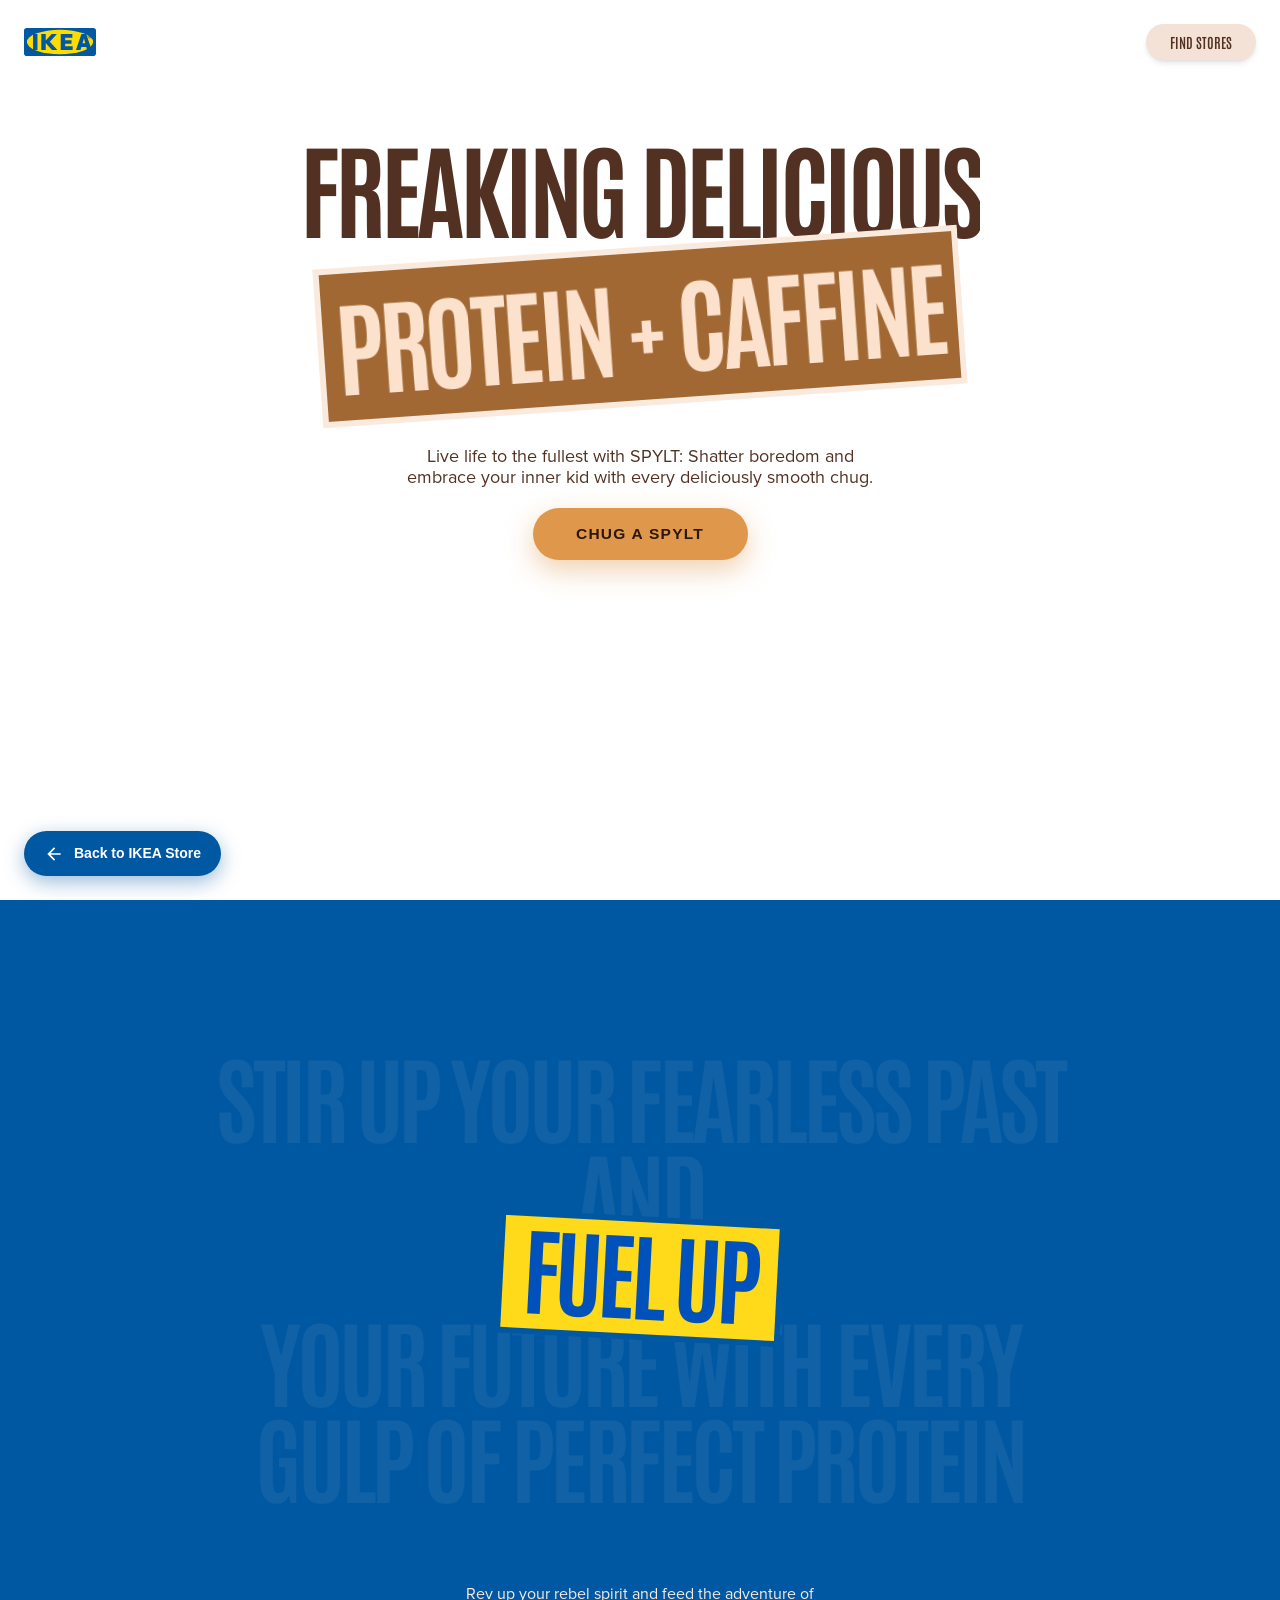
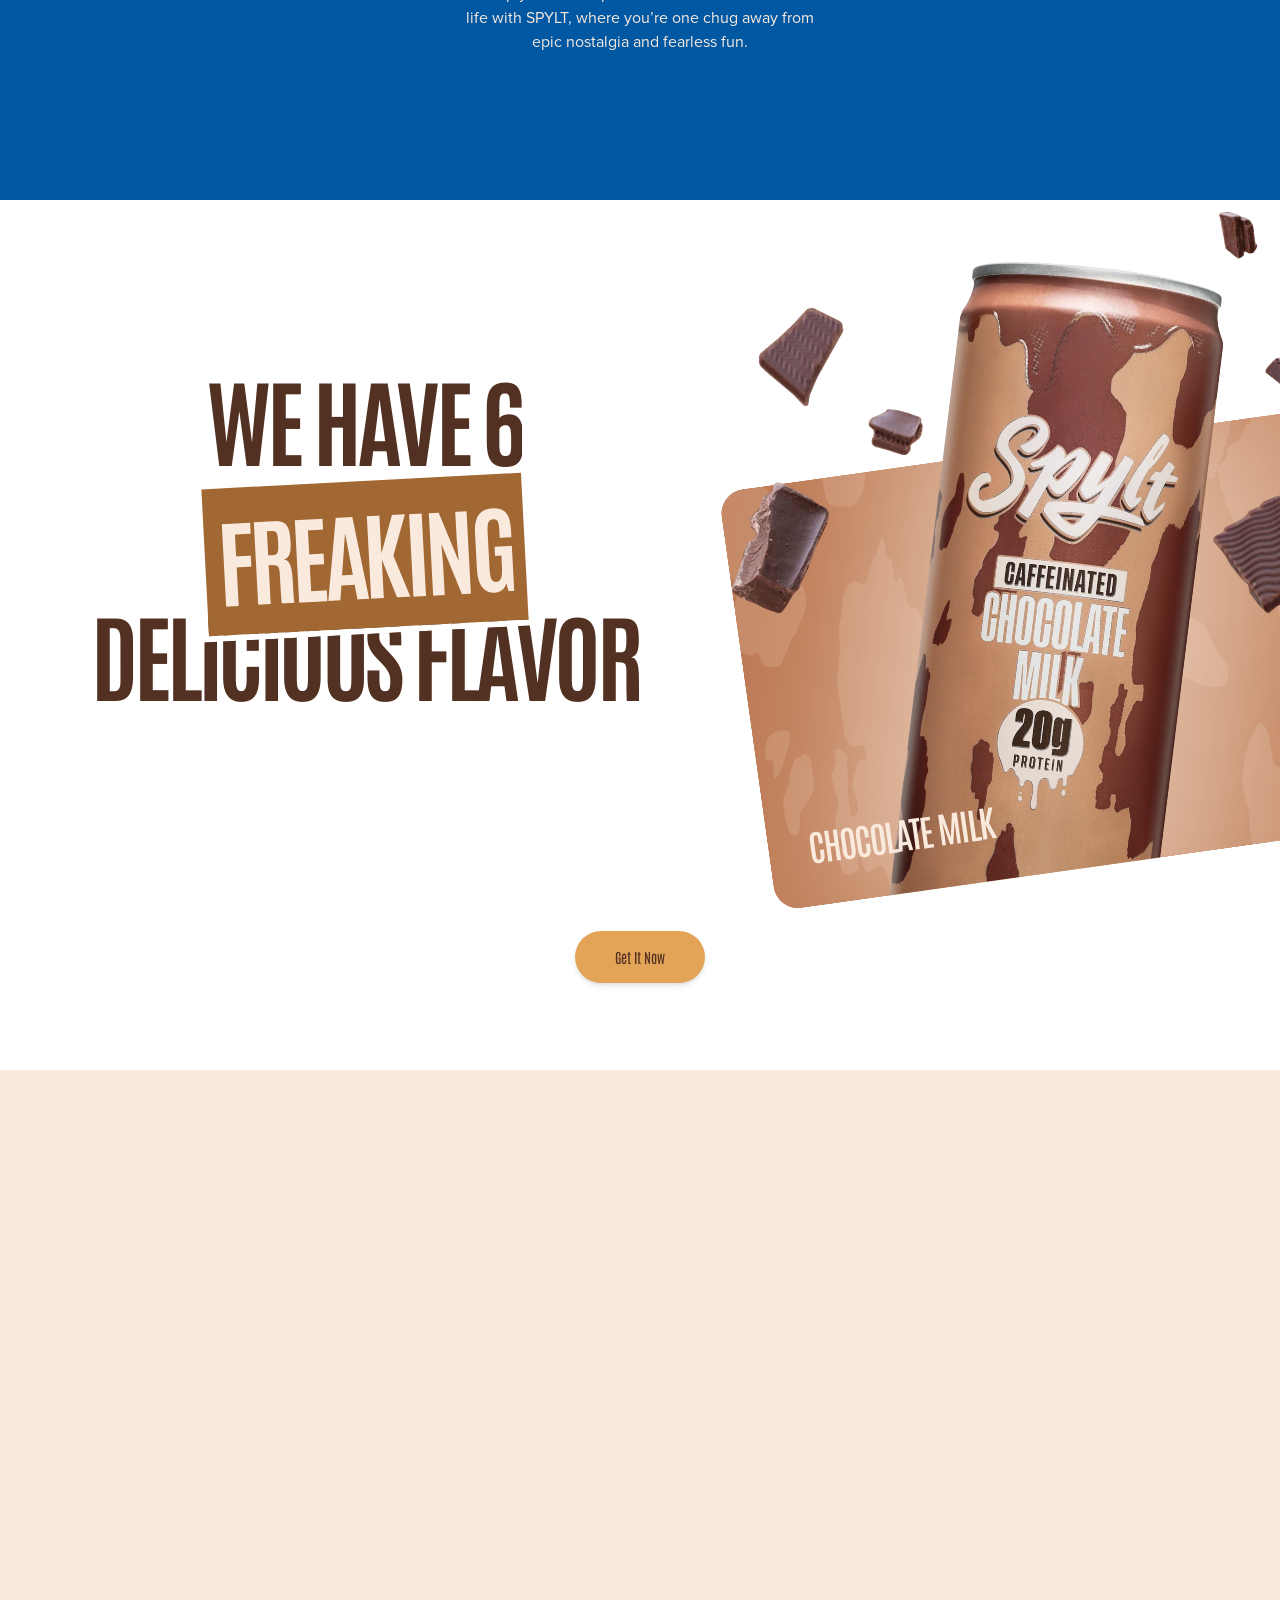
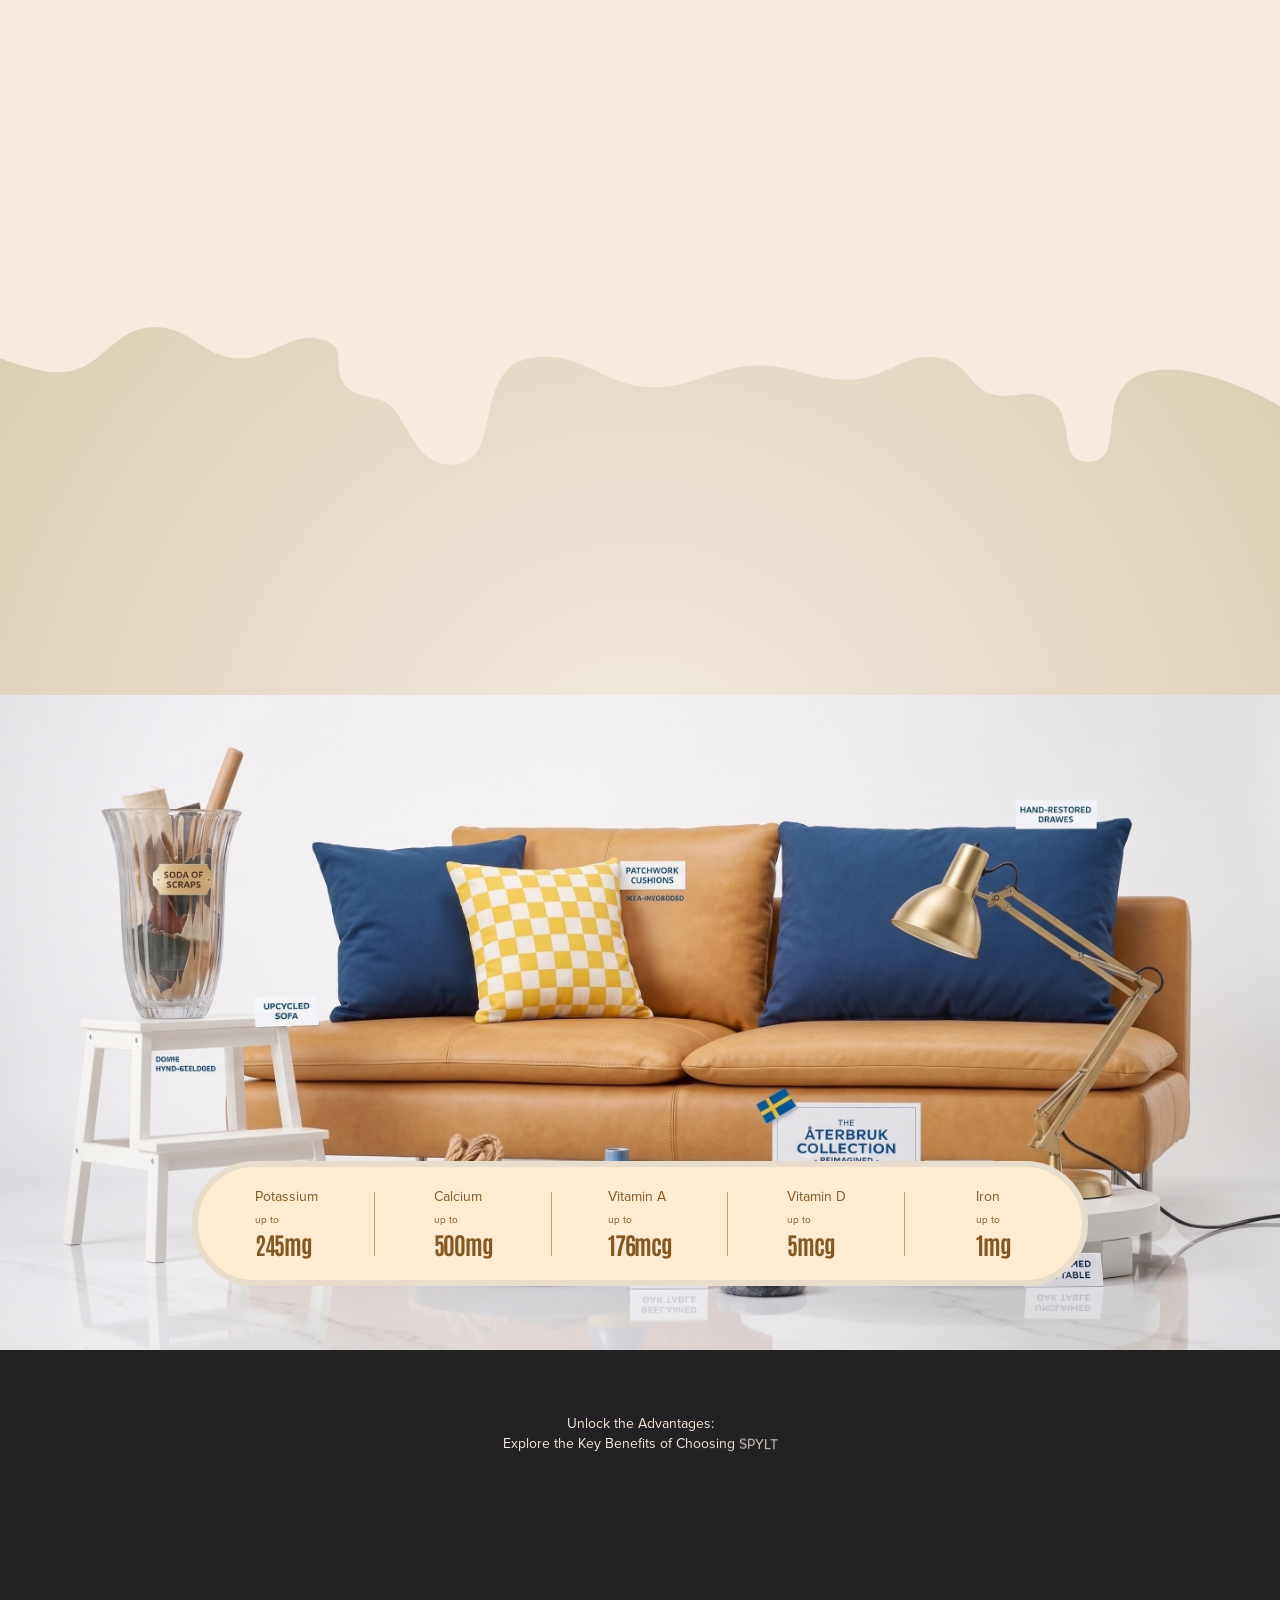
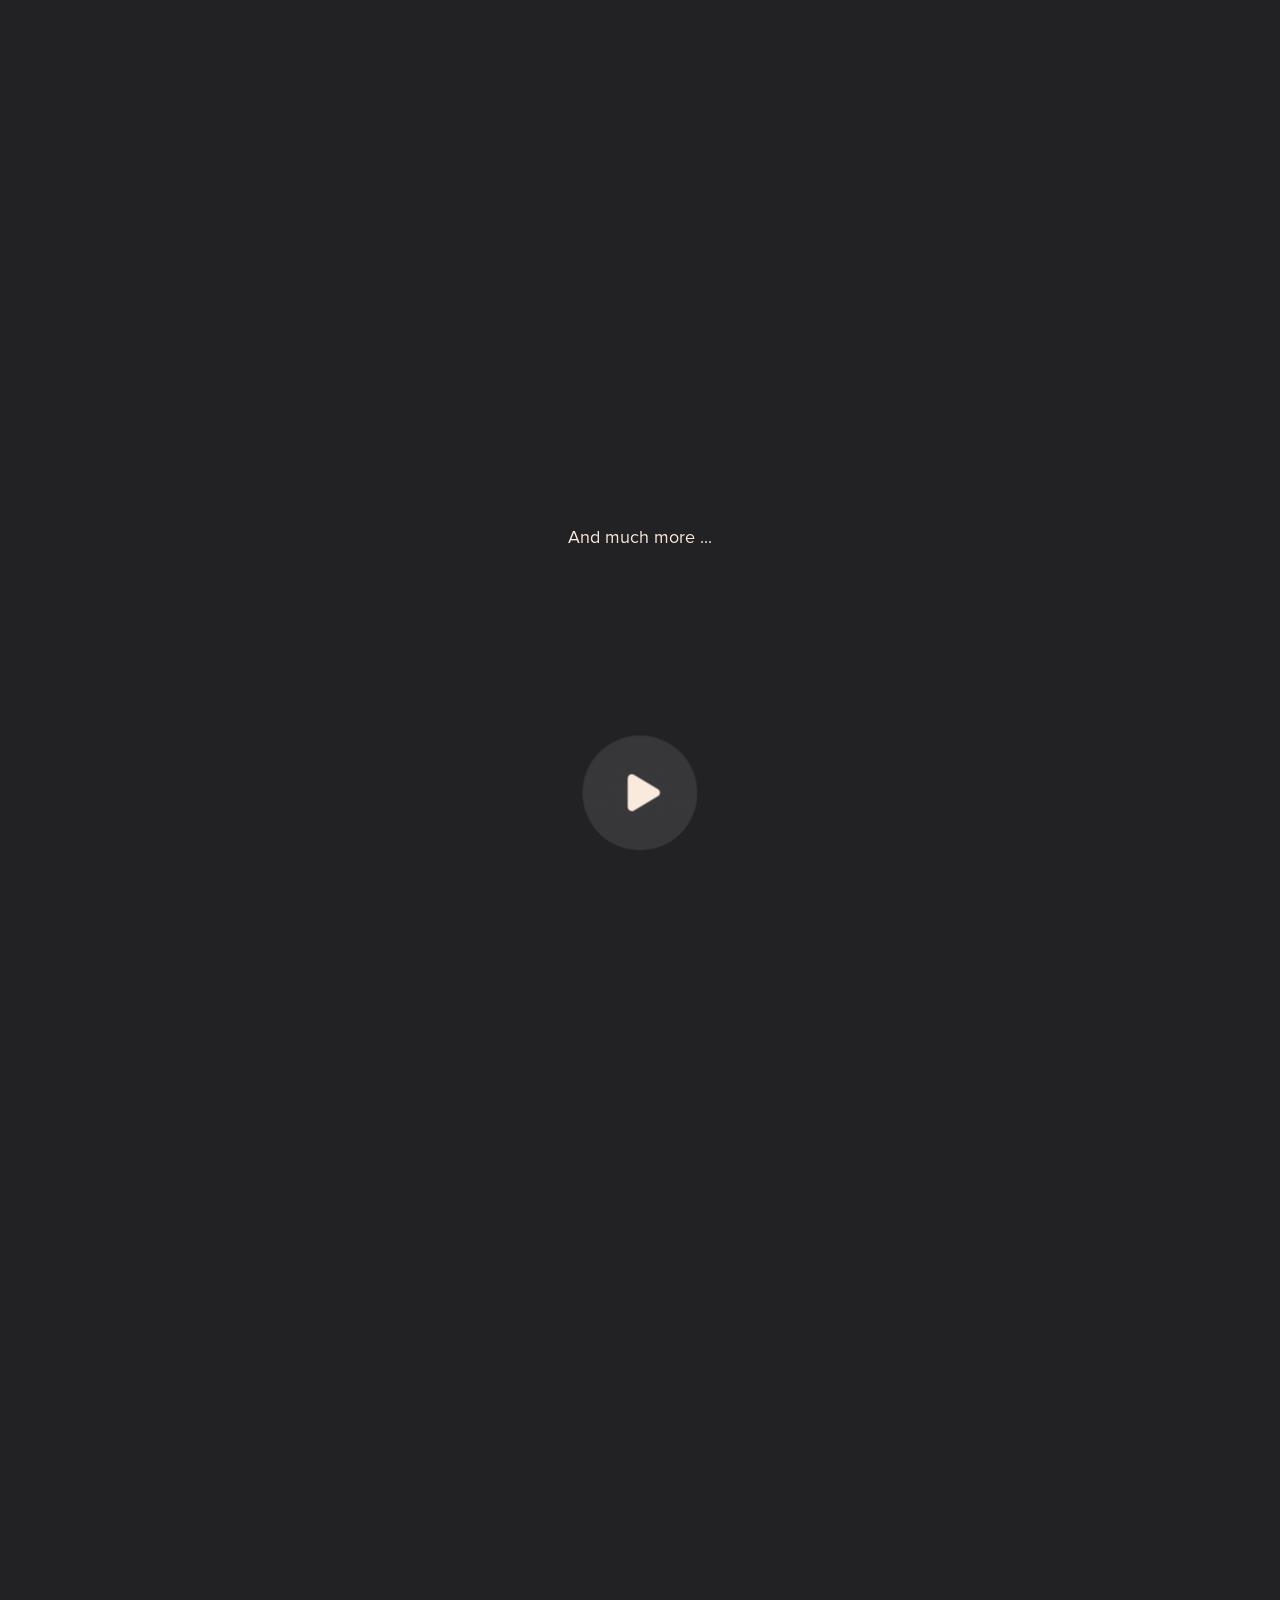
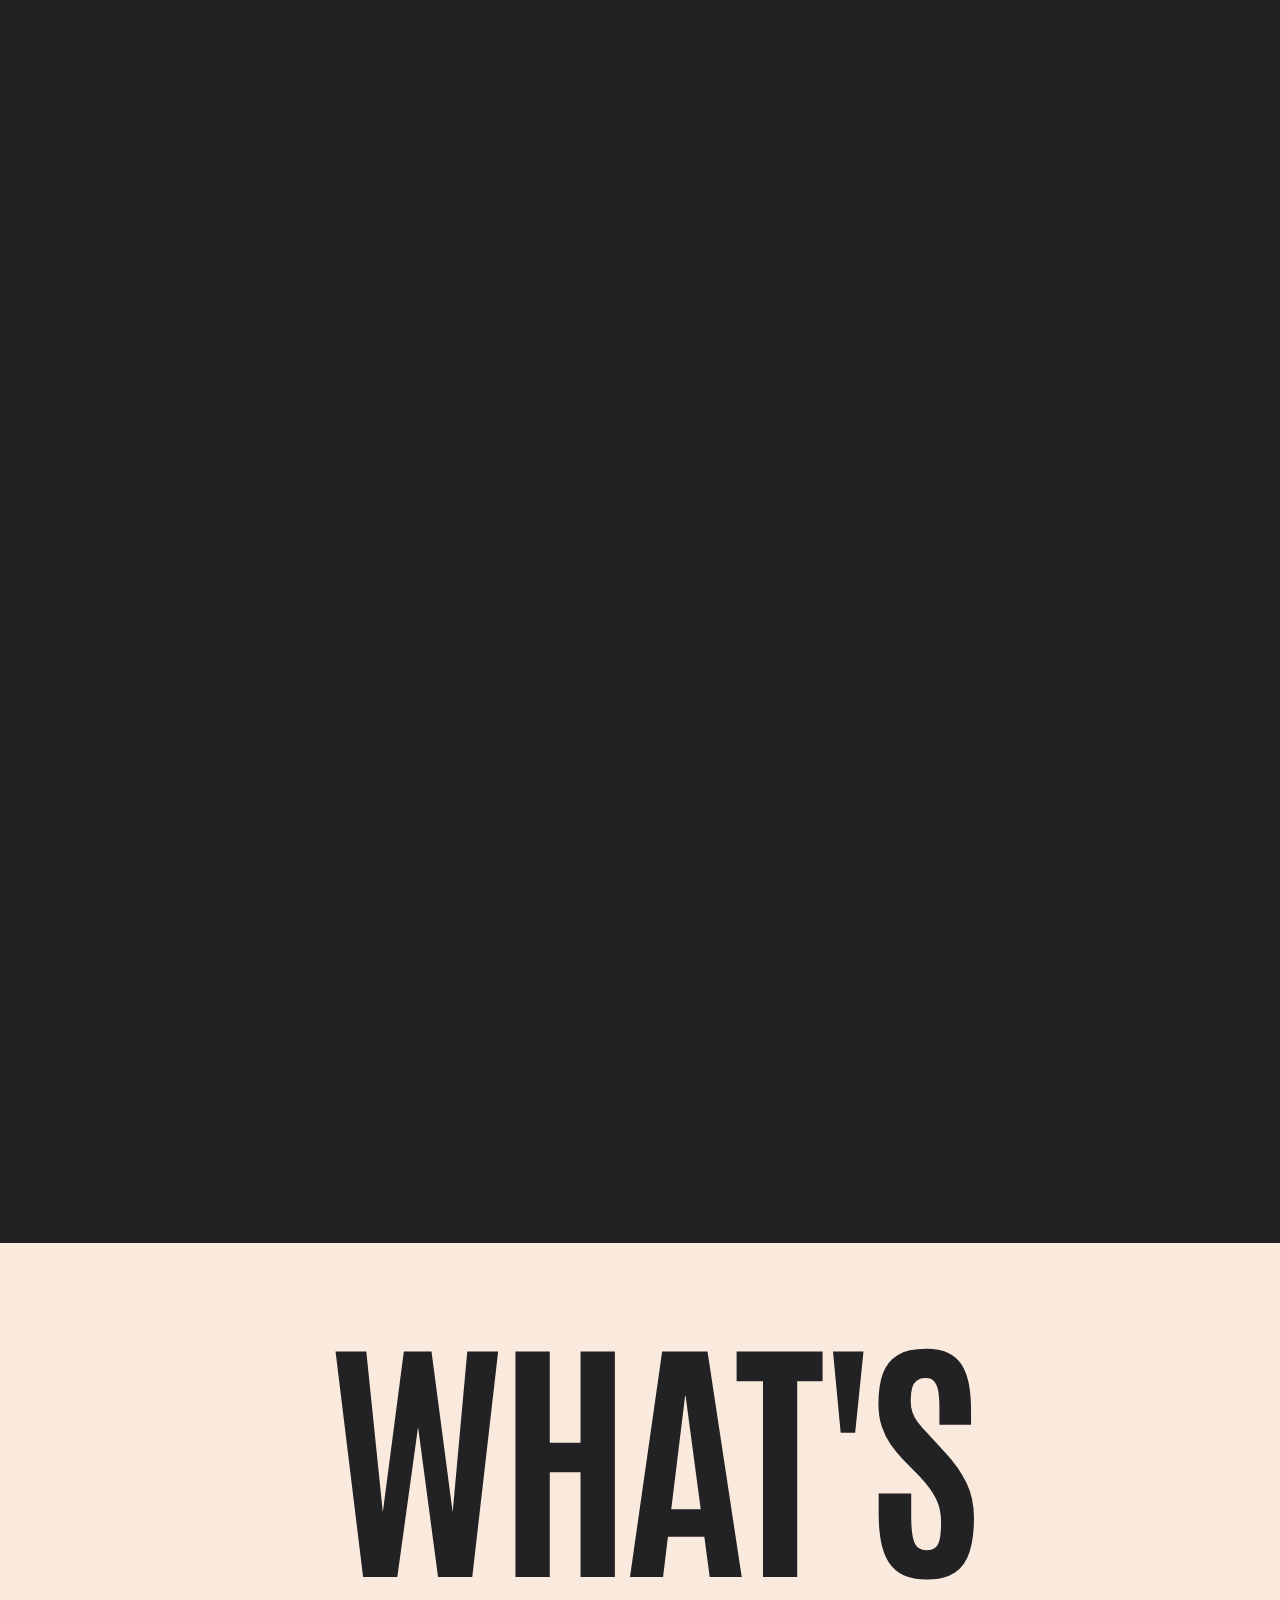
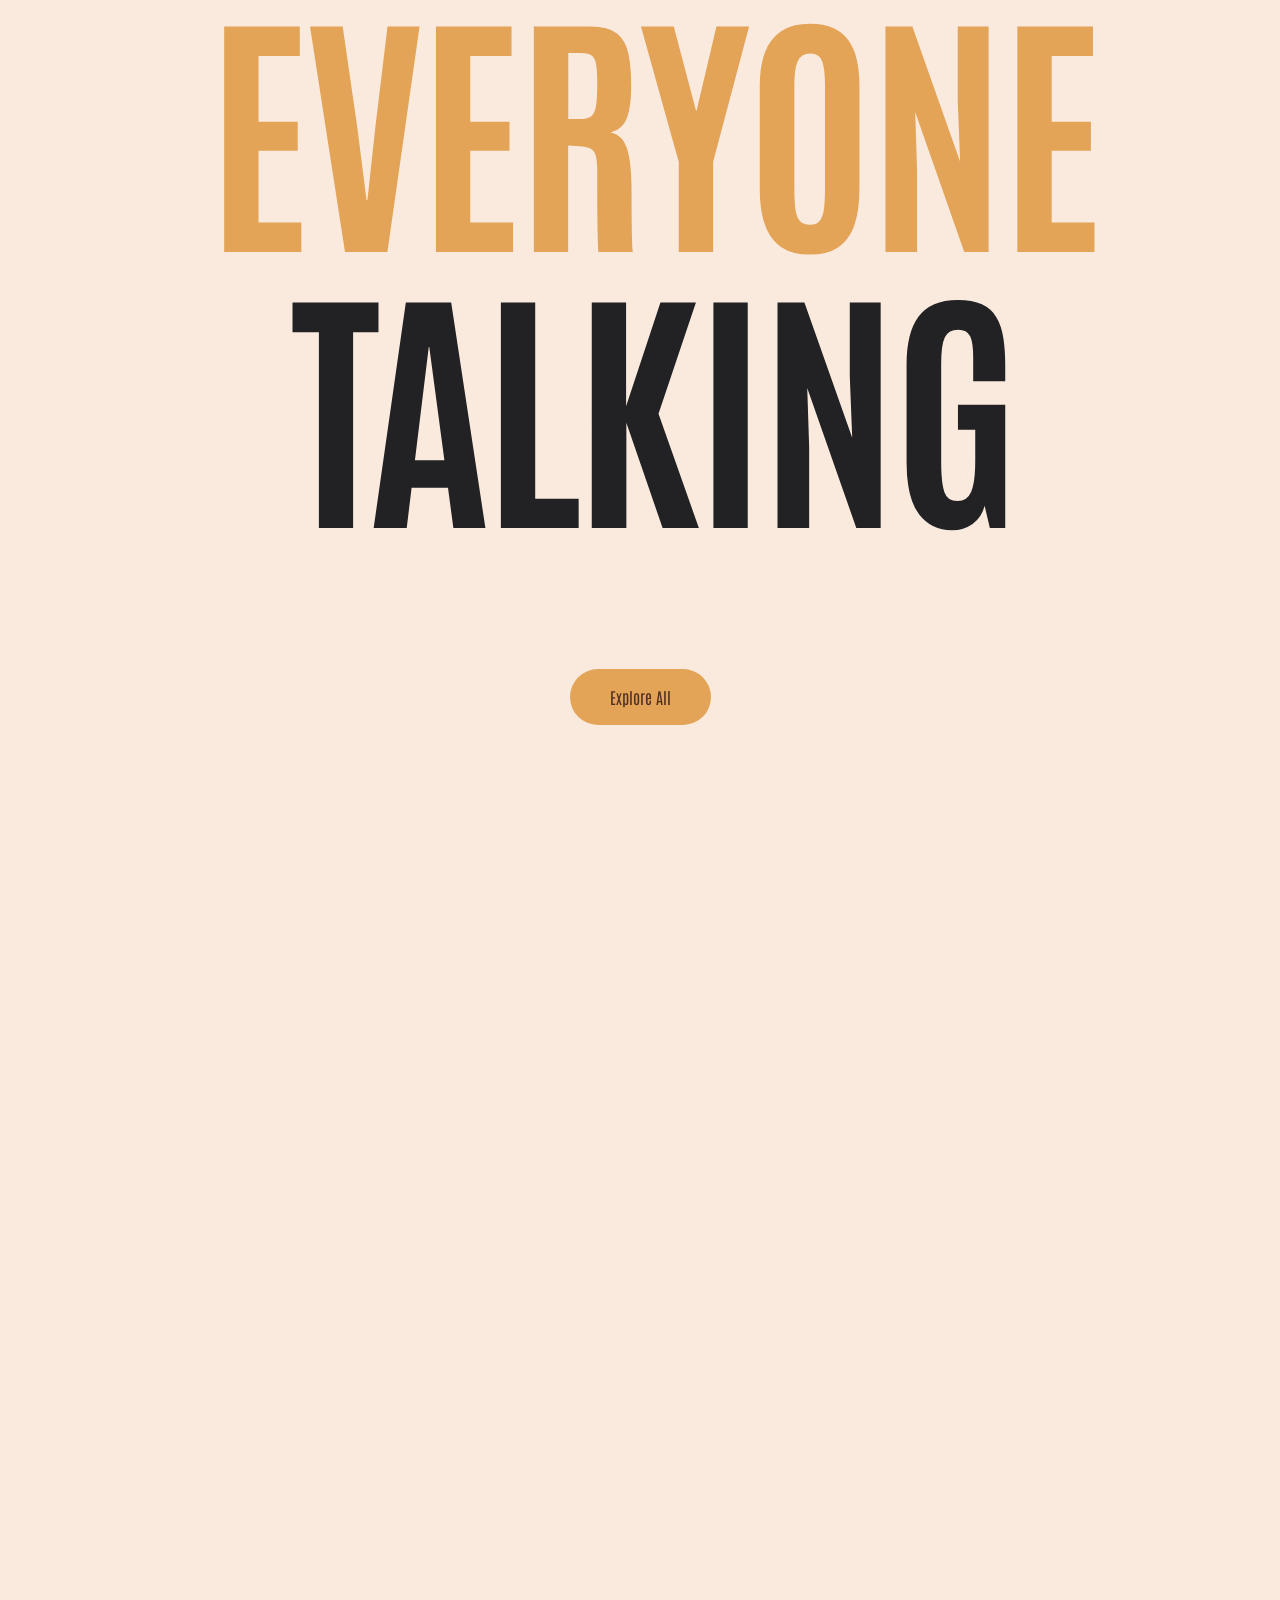
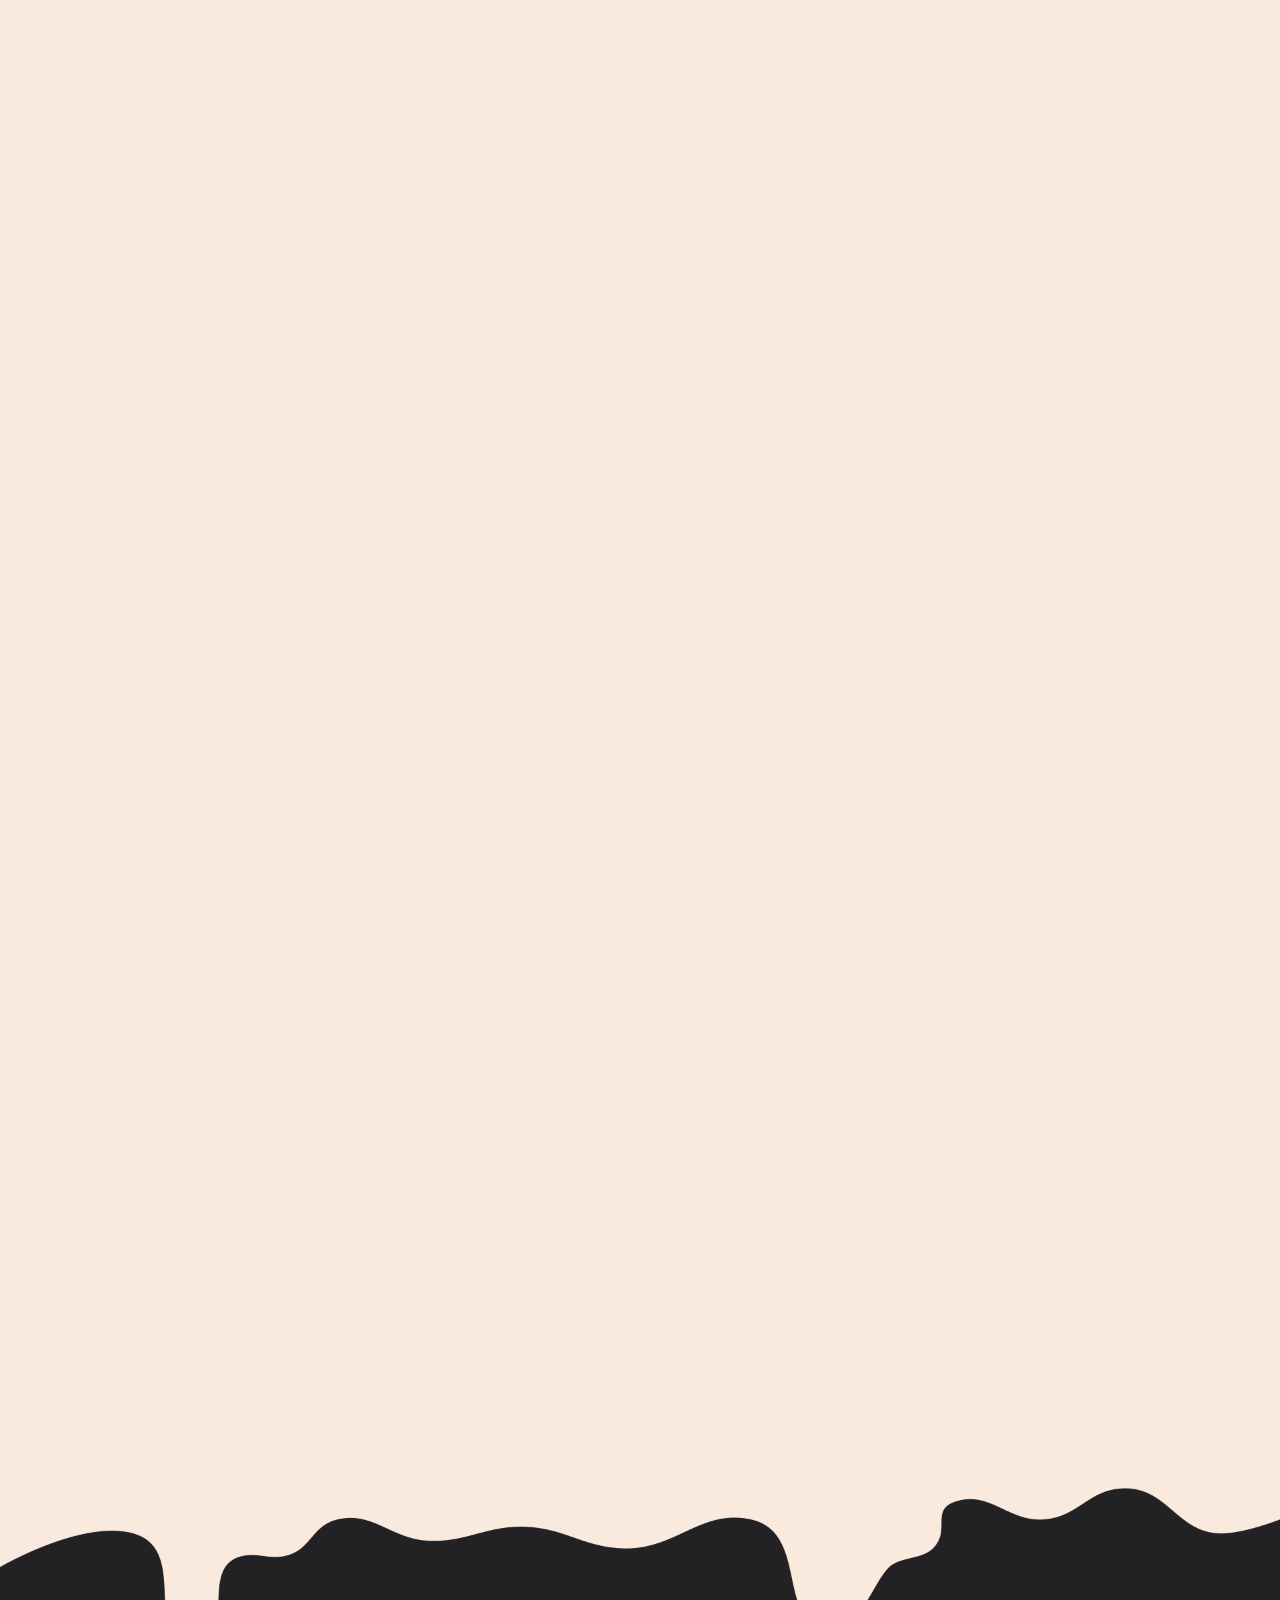
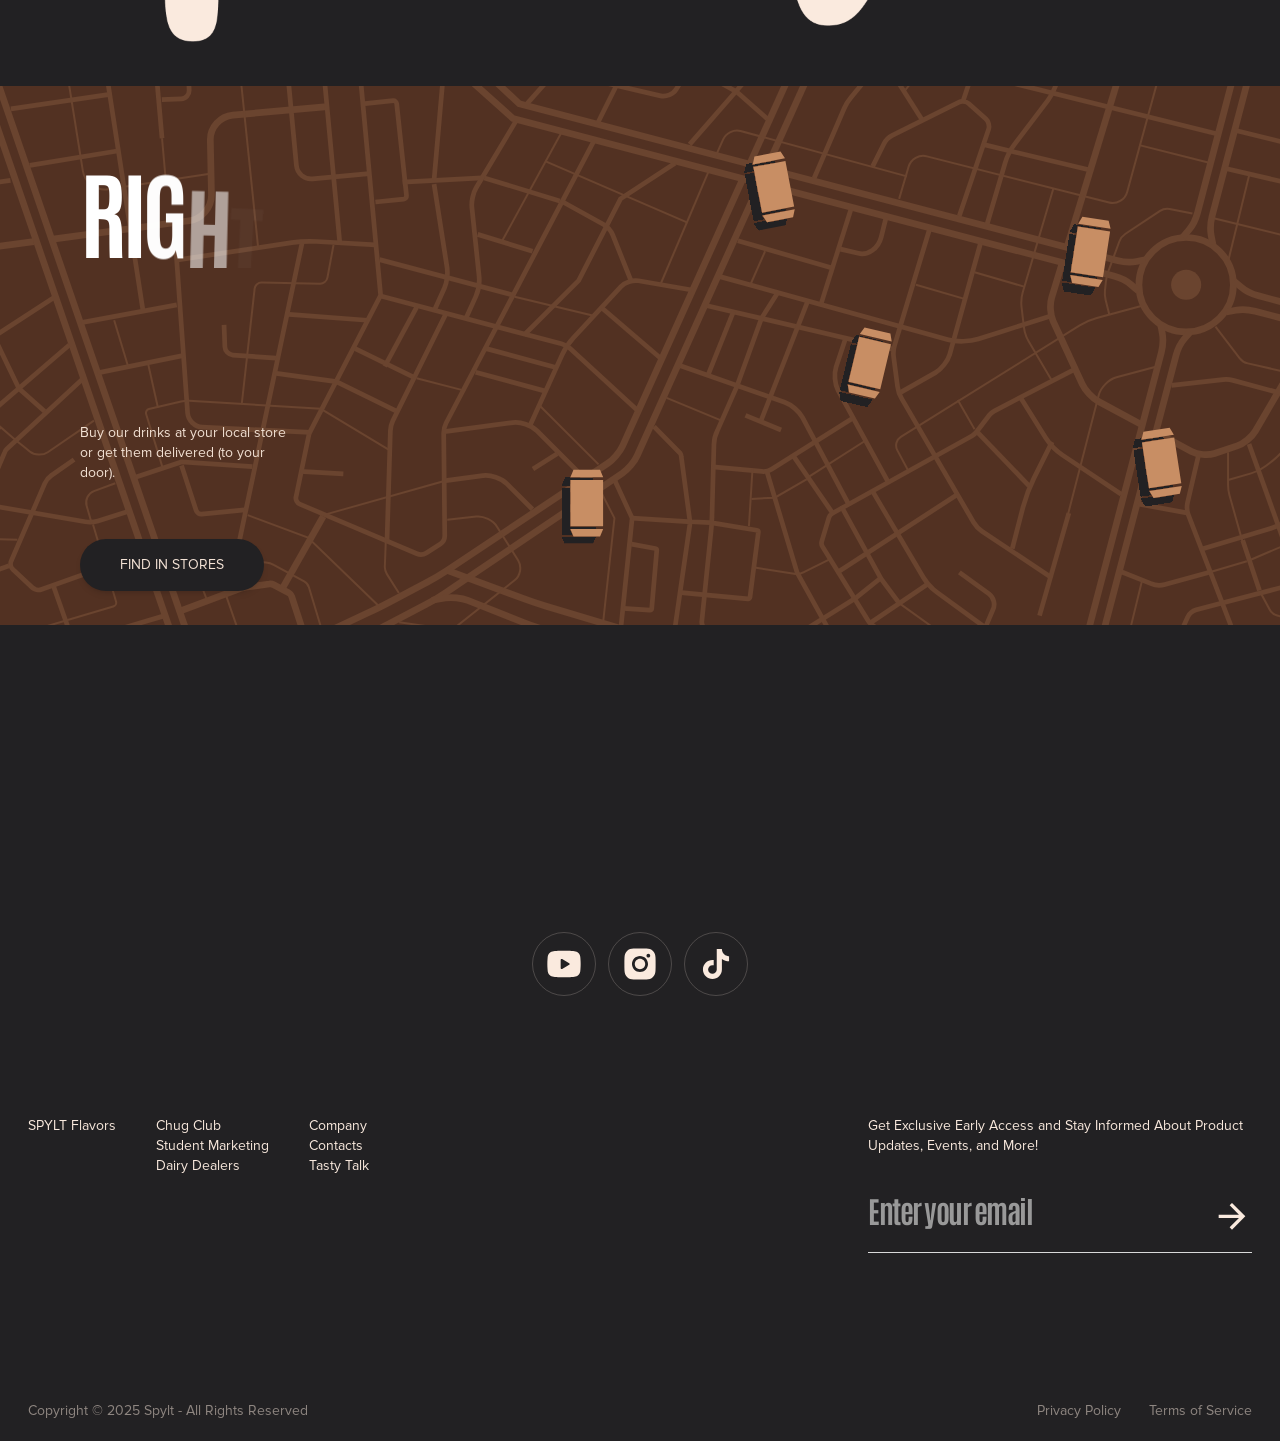
==== intro.html @ 1ba8cf23 "Updates" ====
<!doctype html>
<html lang="en">

<head>
  <meta charset="UTF-8" />
  <meta http-equiv="Cache-Control" content="no-cache, no-store, must-revalidate" />
  <meta http-equiv="Pragma" content="no-cache" />
  <meta http-equiv="Expires" content="0" />
  <link rel="icon" type="image/svg+xml" href="/assets/6744ffba83bf874c1073eb88_favicon-CD9UqQ9M.jpg" />
  <link rel="preload" href="/assets/ProximaNova-Regular-BkyKiRiS.otf" as="font" type="font/otf" crossorigin="anonymous">
  <meta name="viewport" content="width=device-width, initial-scale=1.0" />
  <script src="/ecommerce-ui.js?v=3.1.0"></script>
  <script type="module" crossorigin src="/assets/app-bundle-v2.js?v=2.0.2"></script>
  <link rel="stylesheet" crossorigin href="/assets/index-DR4cWJn1.css">
  <style>
    /* Ensure WebGL canvas allows mouse clicks through to HTML elements */
    canvas,
    #canvas,
    [class*="canvas"],
    video {
      pointer-events: none !important;
    }

    .hero-container {
      position: relative !important;
      z-index: 10 !important;
    }

    .hero-content {
      pointer-events: auto !important;
      position: relative !important;
      z-index: 50 !important;
      display: flex !important;
      flex-direction: column !important;
      align-items: center !important;
    }

    /* Highly visible, interactive CHUG A SPYLT button */
    .hero-button {
      display: inline-flex !important;
      align-items: center !important;
      justify-content: center !important;
      margin-top: 20px !important;
      width: 215px !important;
      height: 52px !important;
      padding: 0 !important;
      background-color: #df974c !important;
      color: #2b170c !important;
      font-family: 'ProximaNova', -apple-system, BlinkMacSystemFont, "Segoe UI", Roboto, sans-serif !important;
      font-size: 15.5px !important;
      font-weight: 900 !important;
      letter-spacing: 0.08em !important;
      text-transform: uppercase !important;
      border-radius: 9999px !important;
      cursor: pointer !important;
      pointer-events: auto !important;
      position: relative !important;
      z-index: 999999 !important;
      box-shadow: 0 10px 28px rgba(223, 151, 76, 0.45) !important;
      transition: transform 0.22s cubic-bezier(0.34, 1.56, 0.64, 1), background-color 0.2s ease, box-shadow 0.22s ease !important;
      text-decoration: none !important;
      user-select: none !important;
    }

    .hero-button:hover {
      background-color: #d88e42 !important;
      transform: translateY(-3px) scale(1.04) !important;
      box-shadow: 0 16px 36px rgba(223, 151, 76, 0.65) !important;
      color: #201007 !important;
    }

    .hero-button:active {
      transform: translateY(1px) scale(0.97) !important;
      box-shadow: 0 6px 16px rgba(223, 151, 76, 0.35) !important;
    }

    .hero-button a {
      color: inherit !important;
      text-decoration: none !important;
      cursor: pointer !important;
      pointer-events: auto !important;
      display: flex !important;
      align-items: center !important;
      justify-content: center !important;
      width: 100% !important;
      height: 100% !important;
      font-weight: inherit !important;
      letter-spacing: inherit !important;
    }
  </style>
</head>

<body>
  <div id="root"></div>

  <!-- Back to IKEA Store Floating Button -->
  <div style="position:fixed;bottom:24px;left:24px;z-index:999999;">
    <a href="/" style="display:inline-flex;align-items:center;gap:10px;background:#0058a3;color:#ffffff;padding:12px 20px;border-radius:30px;font-family:-apple-system,BlinkMacSystemFont,'Segoe UI',Roboto,sans-serif;font-size:14px;font-weight:700;text-decoration:none;box-shadow:0 6px 20px rgba(0,88,163,0.4);transition:transform 0.2s;" onmouseover="this.style.transform='translateY(-2px)'" onmouseout="this.style.transform='none'">
      <svg width="20" height="20" viewBox="0 0 24 24" fill="currentColor"><path d="M20 11H7.83l5.59-5.59L12 4l-8 8 8 8 1.41-1.41L7.83 13H20v-2z"/></svg>
      <span>Back to IKEA Store</span>
    </a>
  </div>

  <script>
    // Bulletproof click interceptor & coordinate hit tester
    function goToSecondhand() {
      window.location.href = '/secondhand.html';
    }

    // Capture phase event listener
    window.addEventListener('click', function(e) {
      // 1. Direct or closest button target
      if (e.target.closest('.hero-button, [class*="hero-button"], a[href*="secondhand"]') || 
          (e.target.textContent && e.target.textContent.trim().toLowerCase().includes('chug a spylt'))) {
        e.preventDefault();
        e.stopPropagation();
        goToSecondhand();
        return;
      }

      // 2. Coordinate fallback (in case any transparent layer sits over it)
      const btn = document.querySelector('.hero-button');
      if (btn) {
        const rect = btn.getBoundingClientRect();
        if (e.clientX >= rect.left && e.clientX <= rect.right && e.clientY >= rect.top && e.clientY <= rect.bottom) {
          e.preventDefault();
          e.stopPropagation();
          goToSecondhand();
        }
      }
    }, true);

    // Ensure cursor pointer on hover
    window.addEventListener('mousemove', function(e) {
      const btn = document.querySelector('.hero-button');
      if (btn) {
        const rect = btn.getBoundingClientRect();
        if (e.clientX >= rect.left && e.clientX <= rect.right && e.clientY >= rect.top && e.clientY <= rect.bottom) {
          document.body.style.cursor = 'pointer';
        } else if (document.body.style.cursor === 'pointer' && !e.target.closest('a, button')) {
          document.body.style.cursor = 'default';
        }
      }
    });
  </script>
  <!-- Full E-Commerce Client Integration -->
  <script src="/ecommerce-api.js"></script>
  <script src="/ecommerce-ui.js"></script>
</body>

</html>
---- assets/index-DR4cWJn1.css ----
@import"https://fonts.googleapis.com/css2?family=Antonio:wght@100..700&display=swap";@layer properties{@supports (((-webkit-hyphens:none)) and (not (margin-trim:inline))) or ((-moz-orient:inline) and (not (color:rgb(from red r g b)))){*,:before,:after,::backdrop{--tw-translate-x:0;--tw-translate-y:0;--tw-translate-z:0;--tw-scale-x:1;--tw-scale-y:1;--tw-scale-z:1;--tw-rotate-x:initial;--tw-rotate-y:initial;--tw-rotate-z:initial;--tw-skew-x:initial;--tw-skew-y:initial;--tw-space-y-reverse:0;--tw-space-x-reverse:0;--tw-border-style:solid;--tw-gradient-position:initial;--tw-gradient-from:#0000;--tw-gradient-via:#0000;--tw-gradient-to:#0000;--tw-gradient-stops:initial;--tw-gradient-via-stops:initial;--tw-gradient-from-position:0%;--tw-gradient-via-position:50%;--tw-gradient-to-position:100%;--tw-leading:initial;--tw-font-weight:initial;--tw-tracking:initial;--tw-shadow:0 0 #0000;--tw-shadow-color:initial;--tw-shadow-alpha:100%;--tw-inset-shadow:0 0 #0000;--tw-inset-shadow-color:initial;--tw-inset-shadow-alpha:100%;--tw-ring-color:initial;--tw-ring-shadow:0 0 #0000;--tw-inset-ring-color:initial;--tw-inset-ring-shadow:0 0 #0000;--tw-ring-inset:initial;--tw-ring-offset-width:0px;--tw-ring-offset-color:#fff;--tw-ring-offset-shadow:0 0 #0000;--tw-blur:initial;--tw-brightness:initial;--tw-contrast:initial;--tw-grayscale:initial;--tw-hue-rotate:initial;--tw-invert:initial;--tw-opacity:initial;--tw-saturate:initial;--tw-sepia:initial;--tw-drop-shadow:initial;--tw-drop-shadow-color:initial;--tw-drop-shadow-alpha:100%;--tw-drop-shadow-size:initial;--tw-backdrop-blur:initial;--tw-backdrop-brightness:initial;--tw-backdrop-contrast:initial;--tw-backdrop-grayscale:initial;--tw-backdrop-hue-rotate:initial;--tw-backdrop-invert:initial;--tw-backdrop-opacity:initial;--tw-backdrop-saturate:initial;--tw-backdrop-sepia:initial;--tw-duration:initial;--tw-ease:initial}}}@layer theme{:root,:host{--font-sans:"Antonio", sans-serif;--font-mono:ui-monospace, SFMono-Regular, Menlo, Monaco, Consolas, "Liberation Mono", "Courier New", monospace;--color-red-50:oklch(97.1% .013 17.38);--color-red-100:oklch(93.6% .032 17.717);--color-red-300:oklch(80.8% .114 19.571);--color-red-400:oklch(70.4% .191 22.216);--color-red-600:oklch(57.7% .245 27.325);--color-red-950:oklch(25.8% .092 26.042);--color-amber-500:oklch(76.9% .188 70.08);--color-amber-600:oklch(66.6% .179 58.318);--color-yellow-400:oklch(85.2% .199 91.936);--color-emerald-100:oklch(95% .052 163.051);--color-emerald-600:oklch(59.6% .145 163.225);--color-emerald-800:oklch(43.2% .095 166.913);--color-blue-50:oklch(97% .014 254.604);--color-blue-100:oklch(93.2% .032 255.585);--color-blue-200:oklch(88.2% .059 254.128);--color-blue-300:oklch(80.9% .105 251.813);--color-blue-400:oklch(70.7% .165 254.624);--color-blue-600:oklch(54.6% .245 262.881);--color-blue-700:oklch(48.8% .243 264.376);--color-blue-800:oklch(42.4% .199 265.638);--color-blue-900:oklch(37.9% .146 265.522);--color-indigo-600:oklch(51.1% .262 276.966);--color-indigo-700:oklch(45.7% .24 277.023);--color-indigo-900:oklch(35.9% .144 278.697);--color-purple-50:oklch(97.7% .014 308.299);--color-purple-100:oklch(94.6% .033 307.174);--color-purple-200:oklch(90.2% .063 306.703);--color-purple-300:oklch(82.7% .119 306.383);--color-purple-400:oklch(71.4% .203 305.504);--color-purple-500:oklch(62.7% .265 303.9);--color-purple-600:oklch(55.8% .288 302.321);--color-purple-700:oklch(49.6% .265 301.924);--color-purple-800:oklch(43.8% .218 303.724);--color-purple-900:oklch(38.1% .176 304.987);--color-slate-50:oklch(98.4% .003 247.858);--color-slate-100:oklch(96.8% .007 247.896);--color-slate-200:oklch(92.9% .013 255.508);--color-slate-300:oklch(86.9% .022 252.894);--color-slate-400:oklch(70.4% .04 256.788);--color-slate-500:oklch(55.4% .046 257.417);--color-slate-600:oklch(44.6% .043 257.281);--color-slate-700:oklch(37.2% .044 257.287);--color-slate-800:oklch(27.9% .041 260.031);--color-slate-900:oklch(20.8% .042 265.755);--color-slate-950:oklch(12.9% .042 264.695);--color-gray-700:oklch(37.3% .034 259.733);--color-black:#222123;--color-white:#fff;--spacing:.25rem;--container-xs:20rem;--container-sm:24rem;--container-md:28rem;--container-lg:32rem;--container-xl:36rem;--container-2xl:42rem;--container-3xl:48rem;--container-4xl:56rem;--container-6xl:72rem;--container-7xl:80rem;--text-xs:.75rem;--text-xs--line-height:calc(1 / .75);--text-sm:.875rem;--text-sm--line-height:calc(1.25 / .875);--text-base:1rem;--text-base--line-height: 1.5 ;--text-lg:1.125rem;--text-lg--line-height:calc(1.75 / 1.125);--text-xl:1.25rem;--text-xl--line-height:calc(1.75 / 1.25);--text-2xl:1.5rem;--text-2xl--line-height:calc(2 / 1.5);--text-3xl:1.875rem;--text-3xl--line-height: 1.2 ;--text-4xl:2.25rem;--text-4xl--line-height:calc(2.5 / 2.25);--text-5xl:3rem;--text-5xl--line-height:1;--text-6xl:3.75rem;--text-6xl--line-height:1;--text-7xl:4.5rem;--text-7xl--line-height:1;--text-8xl:6rem;--text-8xl--line-height:1;--font-weight-normal:400;--font-weight-medium:500;--font-weight-semibold:600;--font-weight-bold:700;--font-weight-extrabold:800;--font-weight-black:900;--tracking-tighter:-.05em;--tracking-tight:-.025em;--tracking-wide:.025em;--tracking-wider:.05em;--tracking-widest:.1em;--leading-tight:1.25;--leading-snug:1.375;--leading-relaxed:1.625;--radius-md:.375rem;--radius-lg:.5rem;--radius-xl:.75rem;--radius-2xl:1rem;--radius-3xl:1.5rem;--radius-4xl:2rem;--ease-out:cubic-bezier(0, 0, .2, 1);--animate-spin:spin 1s linear infinite;--animate-pulse:pulse 2s cubic-bezier(.4, 0, .6, 1) infinite;--animate-bounce:bounce 1s infinite;--blur-sm:8px;--blur-md:12px;--blur-xl:24px;--default-transition-duration:.15s;--default-transition-timing-function:cubic-bezier(.4, 0, .2, 1);--default-font-family:var(--font-sans);--default-mono-font-family:var(--font-mono);--color-dark-brown:#523122;--color-mid-brown:#a26833;--color-light-brown:#e3a458;--color-yellow-brown:#a26833;--color-milk-yellow:#e3d3bc;--color-milk:#faeade;--font-paragraph:"ProximaNova, sans-serif"}}@layer base{*,:after,:before,::backdrop{box-sizing:border-box;border:0 solid;margin:0;padding:0}::file-selector-button{box-sizing:border-box;border:0 solid;margin:0;padding:0}html,:host{-webkit-text-size-adjust:100%;tab-size:4;line-height:1.5;font-family:var(--default-font-family,-apple-system, BlinkMacSystemFont, "Segoe UI", Roboto, "Helvetica Neue", "Noto Sans", Arial, sans-serif, "Apple Color Emoji", "Segoe UI Emoji", "Segoe UI Symbol", "Noto Color Emoji");font-feature-settings:var(--default-font-feature-settings,normal);font-variation-settings:var(--default-font-variation-settings,normal);-webkit-tap-highlight-color:transparent}hr{height:0;color:inherit;border-top-width:1px}abbr:where([title]){-webkit-text-decoration:underline dotted;text-decoration:underline dotted}h1,h2,h3,h4,h5,h6{font-size:inherit;font-weight:inherit}a{color:inherit;-webkit-text-decoration:inherit;text-decoration:inherit}b,strong{font-weight:bolder}code,kbd,samp,pre{font-family:var(--default-mono-font-family,ui-monospace, SFMono-Regular, Menlo, Monaco, Consolas, "Liberation Mono", "Courier New", monospace);font-feature-settings:var(--default-mono-font-feature-settings,normal);font-variation-settings:var(--default-mono-font-variation-settings,normal);font-size:1em}small{font-size:80%}sub,sup{vertical-align:baseline;font-size:75%;line-height:0;position:relative}sub{bottom:-.25em}sup{top:-.5em}table{text-indent:0;border-color:inherit;border-collapse:collapse}:-moz-focusring:where(:not(iframe)){outline:auto}progress{vertical-align:baseline}summary{display:list-item}ol,ul,menu{list-style:none}img,svg,video,canvas,audio,iframe,embed,object{vertical-align:middle;display:block}img,video{max-width:100%;height:auto}button,input,select,optgroup,textarea{font:inherit;font-feature-settings:inherit;font-variation-settings:inherit;letter-spacing:inherit;color:inherit;opacity:1;background-color:#0000;border-radius:0}::file-selector-button{font:inherit;font-feature-settings:inherit;font-variation-settings:inherit;letter-spacing:inherit;color:inherit;opacity:1;background-color:#0000;border-radius:0}:where(select:is([multiple],[size])) optgroup{font-weight:bolder}:where(select:is([multiple],[size])) optgroup option{padding-inline-start:20px}::file-selector-button{margin-inline-end:4px}::placeholder{opacity:1}@supports (not ((-webkit-appearance:-apple-pay-button))) or (contain-intrinsic-size:1px){::placeholder{color:currentColor}@supports (color:color-mix(in lab,red,red)){::placeholder{color:color-mix(in oklab,currentcolor 50%,transparent)}}}textarea{resize:vertical}::-webkit-search-decoration{-webkit-appearance:none}::-webkit-date-and-time-value{min-height:1lh;text-align:inherit}::-webkit-datetime-edit{display:inline-flex}::-webkit-datetime-edit-fields-wrapper{padding:0}::-webkit-datetime-edit{padding-block:0}::-webkit-datetime-edit-year-field{padding-block:0}::-webkit-datetime-edit-month-field{padding-block:0}::-webkit-datetime-edit-day-field{padding-block:0}::-webkit-datetime-edit-hour-field{padding-block:0}::-webkit-datetime-edit-minute-field{padding-block:0}::-webkit-datetime-edit-second-field{padding-block:0}::-webkit-datetime-edit-millisecond-field{padding-block:0}::-webkit-datetime-edit-meridiem-field{padding-block:0}::-webkit-calendar-picker-indicator{line-height:1}:-moz-ui-invalid{box-shadow:none}button,input:where([type=button],[type=reset],[type=submit]){appearance:button}::file-selector-button{appearance:button}::-webkit-inner-spin-button{height:auto}::-webkit-outer-spin-button{height:auto}[hidden]:where(:not([hidden=until-found])){display:none!important}}@layer components{.paragraph-line{text-wrap:nowrap;overflow:hidden}.hero-container{background-color:var(--color-milk);width:100%;height:100dvh;position:relative;overflow:hidden}.hero-container .hero-content{z-index:10;--tw-translate-y:calc(var(--spacing) * 10);width:100%;height:100%;translate:var(--tw-translate-x) var(--tw-translate-y);padding-top:calc(var(--spacing) * 24);flex-direction:column;align-items:center;display:flex;position:relative}@media(min-width:48rem){.hero-container .hero-content{padding-top:calc(var(--spacing) * 32)}}@media(min-width:96rem){.hero-container .hero-content{justify-content:center;padding-top:0}}.hero-container .hero-content .hero-title{margin-bottom:var(--spacing);--tw-leading:9vw;--tw-font-weight:var(--font-weight-bold);font-size:2.9rem;line-height:9vw;font-weight:var(--font-weight-bold);--tw-tracking:-.35vw;letter-spacing:-.35vw;color:var(--color-dark-brown);text-transform:uppercase}@media(min-width:48rem){.hero-container .hero-content .hero-title{font-size:6.5rem}}@media(min-width:96rem){.hero-container .hero-content .hero-title{margin-bottom:0;font-size:8.5rem}}.hero-container .hero-content .hero-text-scroll{clip-path:polygon(50% 0,50% 0,50% 100%,50% 100%);margin-bottom:calc(var(--spacing) * 8);border-style:var(--tw-border-style);border-width:.52vw;border-color:var(--color-milk);rotate:-4deg}.hero-container .hero-content .hero-text-scroll .hero-subtitle{background-color:var(--color-mid-brown)}.hero-container .hero-content .hero-text-scroll h1{padding-inline:calc(var(--spacing) * 3);padding-block:calc(var(--spacing) * 3);padding-bottom:calc(var(--spacing) * 5);--tw-leading:9vw;--tw-font-weight:var(--font-weight-bold);font-size:2.9rem;line-height:9vw;font-weight:var(--font-weight-bold);--tw-tracking:-.35vw;letter-spacing:-.35vw;color:#fce1cd;text-transform:uppercase}@media(min-width:48rem){.hero-container .hero-content .hero-text-scroll h1{font-size:6.5rem}}@media(min-width:96rem){.hero-container .hero-content .hero-text-scroll h1{padding-block:0;padding-inline:1.2vw;padding-bottom:1vw;font-size:8.5rem}}.hero-container .hero-content h2{margin-top:calc(var(--spacing) * 2);max-width:var(--container-sm);padding-inline:calc(var(--spacing) * 5);text-align:center;font-family:var(--font-paragraph);--tw-leading:115%;color:var(--color-dark-brown);line-height:115%}@media(min-width:48rem){.hero-container .hero-content h2{max-width:var(--container-lg);font-size:var(--text-lg);line-height:var(--tw-leading,var(--text-lg--line-height))}}.hero-container .hero-content .hero-button{margin-top:calc(var(--spacing) * 10);background-color:var(--color-light-brown);padding:calc(var(--spacing) * 3);padding-inline:calc(var(--spacing) * 10);font-size:var(--text-lg);line-height:var(--tw-leading,var(--text-lg--line-height));--tw-font-weight:var(--font-weight-bold);font-weight:var(--font-weight-bold);color:var(--color-dark-brown);text-transform:uppercase;border-radius:3.40282e38px}@media(min-width:48rem){.hero-container .hero-content .hero-button{margin-top:calc(var(--spacing) * 16);padding:calc(var(--spacing) * 5);padding-inline:calc(var(--spacing) * 16)}}.message-content{z-index:20;min-height:100dvh;color:var(--color-milk);background-color:#0058a3;justify-content:center;align-items:center;display:flex;position:relative;overflow:hidden;background-color:#0058a3!important}.message-content .msg-wrapper{justify-content:center;align-items:center;gap:calc(var(--spacing) * 14);font-size:var(--text-5xl);line-height:var(--tw-leading,var(--text-5xl--line-height));--tw-leading:9vw;--tw-font-weight:var(--font-weight-bold);line-height:9vw;font-weight:var(--font-weight-bold);--tw-tracking:-.35vw;letter-spacing:-.35vw;text-transform:uppercase;flex-direction:column;display:flex}@media(min-width:48rem){.message-content .msg-wrapper{gap:calc(var(--spacing) * 18);font-size:96px}}@media(min-width:96rem){.message-content .msg-wrapper{font-size:8.5rem}}.message-content .msg-wrapper h1:first-of-type{text-align:center;color:#faeade10}@media(min-width:48rem){.message-content .msg-wrapper h1:first-of-type{width:90%}}@media(min-width:96rem){.message-content .msg-wrapper h1:first-of-type{max-width:var(--container-4xl)}}.message-content .msg-wrapper h1:last-of-type{max-width:var(--container-xs);text-align:center;color:#faeade10}@media(min-width:48rem){.message-content .msg-wrapper h1:last-of-type{max-width:var(--container-4xl)}}@media(min-width:96rem){.message-content .msg-wrapper h1:last-of-type{max-width:var(--container-7xl)}}.message-content p{text-align:center;font-family:var(--font-paragraph)}.message-content h1,.message-content h2{--tw-leading:1;line-height:1}.message-content .msg-text-scroll{clip-path:polygon(0% 0%,0% 0%,0% 100%,0% 100%);z-index:10;--tw-translate-y:calc(var(--spacing) * -10);translate:var(--tw-translate-x) var(--tw-translate-y);border-style:var(--tw-border-style);border-width:.5vw;border-color:#0058a3;position:absolute;rotate:3deg}@media(min-width:48rem){.message-content .msg-text-scroll{--tw-translate-y:calc(var(--spacing) * -5);translate:var(--tw-translate-x) var(--tw-translate-y)}}@media(min-width:96rem){.message-content .msg-text-scroll{--tw-translate-y:calc(var(--spacing) * 5);translate:var(--tw-translate-x) var(--tw-translate-y)}}.flavor-section{background-color:var(--color-white);min-height:100%;padding-bottom:calc(var(--spacing) * 20);margin:0}@media(min-width:64rem){.flavor-section{padding:0}}.flavor-section{background-color:#fff!important}.flavor-section .flavor-text-scroll{clip-path:polygon(0% 0%,0% 0%,0% 100%,0% 100%);z-index:10;border-style:var(--tw-border-style);border-width:.5vw;border-color:var(--color-white);position:absolute;rotate:-3deg}@media(min-width:48rem){.flavor-section .flavor-text-scroll{--tw-translate-y:calc(var(--spacing) * 5);translate:var(--tw-translate-x) var(--tw-translate-y)}}.flavor-section .first-text-split h1{color:var(--color-dark-brown)}@media(min-width:48rem){.flavor-section .first-text-split h1,.flavor-section .second-text-split h1{text-align:center}}.flavor-section .slider-wrapper .flavors .drinks{height:calc(var(--spacing) * 80);--tw-translate-x: -50% ;translate:var(--tw-translate-x) var(--tw-translate-y);position:absolute;bottom:0;left:50%}@media(min-width:48rem){.flavor-section .slider-wrapper .flavors .drinks{height:100%}}.flavor-section .slider-wrapper .flavors .elements{bottom:calc(var(--spacing) * 10);width:100%;position:absolute}@media(min-width:48rem){.flavor-section .slider-wrapper .flavors .elements{top:0;bottom:auto}}.flavor-section .slider-wrapper .flavors h1{bottom:calc(var(--spacing) * 5);left:calc(var(--spacing) * 5);font-size:var(--text-3xl);line-height:var(--tw-leading,var(--text-3xl--line-height));--tw-font-weight:var(--font-weight-semibold);font-weight:var(--font-weight-semibold);--tw-tracking:var(--tracking-tighter);letter-spacing:var(--tracking-tighter);color:var(--color-milk);text-transform:uppercase;position:absolute}@media(min-width:48rem){.flavor-section .slider-wrapper .flavors h1{bottom:calc(var(--spacing) * 10);left:calc(var(--spacing) * 10);font-size:var(--text-4xl);line-height:var(--tw-leading,var(--text-4xl--line-height))}}.nutrition-section{z-index:10;min-height:100dvh;position:relative;overflow:hidden}@media(min-width:48rem){.nutrition-section{min-height:120vh}}@media(min-width:96rem){.nutrition-section{height:120dvh}}.nutrition-section .big-img{object-fit:cover;object-position:bottom;width:100%;height:50%;position:absolute;bottom:0;left:0}@media(min-width:48rem){.nutrition-section .big-img{height:auto}}@media(min-width:96rem){.nutrition-section .big-img{object-fit:contain;height:100%}}.nutrition-section .nutrition-title{padding-block:calc(var(--spacing) * 3);color:#513022;padding-bottom:0}@media(min-width:48rem){.nutrition-section .nutrition-title{padding-block:0;padding-bottom:calc(var(--spacing) * 5);text-align:center}}@media(min-width:64rem){.nutrition-section .nutrition-title{padding-bottom:0}}@media(min-width:80rem){.nutrition-section .nutrition-title{max-width:var(--container-2xl)}}@media(min-width:96rem){.nutrition-section .nutrition-title{max-width:var(--container-4xl)}}.nutrition-section .nutrition-text-scroll{clip-path:polygon(0% 0%,0% 0%,0% 100%,0% 100%);margin-top:calc(var(--spacing) * -24);border-style:var(--tw-border-style);text-wrap:nowrap;border-width:.5vw;border-color:#e3d3bc;rotate:-3deg}@media(min-width:48rem){.nutrition-section .nutrition-text-scroll{margin-top:calc(var(--spacing) * -32)}}.nutrition-section .nutrition-box{bottom:calc(var(--spacing) * 4);--tw-translate-x: -50% ;width:100%;translate:var(--tw-translate-x) var(--tw-translate-y);padding-inline:calc(var(--spacing) * 2);position:absolute;left:50%}@media(min-width:48rem){.nutrition-section .nutrition-box{bottom:calc(var(--spacing) * 16);width:80%;height:auto;padding-inline:calc(var(--spacing) * 5)}}.nutrition-section .nutrition-box .list-wrapper{max-width:var(--container-4xl);border-style:var(--tw-border-style);padding-inline:calc(var(--spacing) * 5);padding-block:calc(var(--spacing) * 5);background-color:#fdebd2;border-width:.5vw;border-color:#e8ddca;border-radius:3.40282e38px;justify-content:space-between;align-items:center;margin-inline:auto;display:flex}@media(min-width:48rem){.nutrition-section .nutrition-box .list-wrapper{padding-inline:0}}.nutrition-section .nutrition-box .list-wrapper p{color:#865720}.nutrition-section .nutrition-box .spacer-border{height:calc(var(--spacing) * 16);--tw-translate-y: -50% ;width:1px;translate:var(--tw-translate-x) var(--tw-translate-y);transform:var(--tw-rotate-x,) var(--tw-rotate-y,) var(--tw-rotate-z,) var(--tw-skew-x,) var(--tw-skew-y,);background-color:#c89c6e;position:absolute;top:50%;right:0}.benefit-section{background-color:#222123;min-height:100dvh;position:relative;overflow:hidden}.benefit-section p{text-align:center;font-family:var(--font-paragraph);font-size:var(--text-lg);line-height:var(--tw-leading,var(--text-lg--line-height));color:var(--color-milk)}.benefit-section .first-title{z-index:10;position:relative;rotate:3deg}.benefit-section .second-title{rotate:-1deg}@media(min-width:48rem){.benefit-section .second-title{--tw-translate-y:calc(var(--spacing) * -5);translate:var(--tw-translate-x) var(--tw-translate-y)}}.benefit-section .third-title{z-index:10;position:relative;rotate:1deg}@media(min-width:48rem){.benefit-section .third-title{--tw-translate-y:calc(var(--spacing) * -12);translate:var(--tw-translate-x) var(--tw-translate-y)}}.benefit-section .fourth-title{rotate:-5deg}@media(min-width:48rem){.benefit-section .fourth-title{--tw-translate-y:calc(var(--spacing) * -12);translate:var(--tw-translate-x) var(--tw-translate-y)}}.benefit-section .vd-pin .play-btn{--tw-translate-x: -50% ;width:9vw;height:9vw;--tw-translate-y: -50% ;translate:var(--tw-translate-x) var(--tw-translate-y);--tw-backdrop-blur:blur(var(--blur-xl));-webkit-backdrop-filter:var(--tw-backdrop-blur,) var(--tw-backdrop-brightness,) var(--tw-backdrop-contrast,) var(--tw-backdrop-grayscale,) var(--tw-backdrop-hue-rotate,) var(--tw-backdrop-invert,) var(--tw-backdrop-opacity,) var(--tw-backdrop-saturate,) var(--tw-backdrop-sepia,);backdrop-filter:var(--tw-backdrop-blur,) var(--tw-backdrop-brightness,) var(--tw-backdrop-contrast,) var(--tw-backdrop-grayscale,) var(--tw-backdrop-hue-rotate,) var(--tw-backdrop-invert,) var(--tw-backdrop-opacity,) var(--tw-backdrop-saturate,) var(--tw-backdrop-sepia,);background-color:#ffffff1a;border-radius:3.40282e38px;justify-content:center;align-items:center;display:flex;position:absolute;top:50%;left:50%}.benefit-section .vd-pin img:first-of-type{width:15vw;height:15vw}.bottom-banner .rolling-animation{clip-path:polygon(0% 0%,0% 0%,0% 100%,0% 100%)}.testimonials-section{background-color:var(--color-milk);width:100%;height:110vh;position:relative}@media(min-width:64rem){.testimonials-section{height:130vh}}.testimonials-section .pin-box{top:calc(var(--spacing) * 20);width:100%;justify-content:center;align-items:center;padding-inline-start:calc(var(--spacing) * 52);display:flex;position:absolute;bottom:5vh}@media(min-width:48rem){.testimonials-section .pin-box{gap:calc(var(--spacing) * 12);top:0}}@media(min-width:96rem){.testimonials-section .pin-box{bottom:calc(var(--spacing) * 32)}}.testimonials-section .pin-box .vd-card{width:calc(var(--spacing) * 65);border-radius:var(--radius-3xl);border-style:var(--tw-border-style);border-width:.5vw;border-color:var(--color-milk);flex:none;margin-inline-start:calc(var(--spacing) * -44);position:absolute;overflow:hidden}@media(min-width:48rem){.testimonials-section .pin-box .vd-card{width:calc(var(--spacing) * 70);border-radius:2vw;position:relative}}.testimonials-section h1{--tw-leading:105%;--tw-font-weight:var(--font-weight-bold);font-size:20.5vw;line-height:105%;font-weight:var(--font-weight-bold);--tw-tracking:-.4vw;letter-spacing:-.4vw;text-transform:uppercase;margin-left:2vw}.footer-section{background-color:#222123;position:relative;overflow:hidden}@media(min-width:96rem){.footer-section{min-height:100dvh}}.footer-section .social-btn{width:calc(var(--spacing) * 14);height:calc(var(--spacing) * 14);cursor:pointer;border-style:var(--tw-border-style);padding:calc(var(--spacing) * 3);transition-property:color,background-color,border-color,outline-color,text-decoration-color,fill,stroke,--tw-gradient-from,--tw-gradient-via,--tw-gradient-to;transition-timing-function:var(--tw-ease,var(--default-transition-timing-function));transition-duration:var(--tw-duration,var(--default-transition-duration));border-width:1px;border-color:#faeade33;border-radius:3.40282e38px;justify-content:center;align-items:center;display:flex}@media(hover:hover){.footer-section .social-btn:hover{background-color:#ffffff1a}}@media(min-width:48rem){.footer-section .social-btn{width:5vw;height:5vw;padding:0}}.footer-section input{font-size:var(--text-2xl);line-height:var(--tw-leading,var(--text-2xl--line-height))}.footer-section input::placeholder{--tw-font-weight:var(--font-weight-bold);font-weight:var(--font-weight-bold);--tw-tracking:var(--tracking-tighter);letter-spacing:var(--tracking-tighter)}@media(min-width:48rem){.footer-section input{font-size:var(--text-3xl);line-height:var(--tw-leading,var(--text-3xl--line-height))}}@media(min-width:96rem){.footer-section input{font-size:var(--text-4xl);line-height:var(--tw-leading,var(--text-4xl--line-height))}}.footer-section .copyright-box{justify-content:center;align-items:center;gap:calc(var(--spacing) * 7);width:100%;padding-inline:calc(var(--spacing) * 5);padding-block:calc(var(--spacing) * 5);font-family:var(--font-paragraph);color:var(--color-milk);opacity:.5;flex-direction:column-reverse;display:flex;bottom:0}@media(min-width:48rem){.footer-section .copyright-box{padding-inline:calc(var(--spacing) * 7);font-size:var(--text-sm);line-height:var(--tw-leading,var(--text-sm--line-height));flex-direction:row;justify-content:space-between}}@media(min-width:96rem){.footer-section .copyright-box{position:absolute}}.footer-section .copyright-box p{text-align:center}}@layer utilities{.pointer-events-auto{pointer-events:auto}.pointer-events-none{pointer-events:none}.absolute{position:absolute}.fixed{position:fixed}.relative{position:relative}.sticky{position:sticky}.inset-0{inset:0}.inset-x-0{inset-inline:0}.-top-1{top:calc(var(--spacing) * -1)}.top-0{top:0}.top-1\/2{top:50%}.top-2\.5{top:calc(var(--spacing) * 2.5)}.top-3{top:calc(var(--spacing) * 3)}.top-6{top:calc(var(--spacing) * 6)}.top-24{top:calc(var(--spacing) * 24)}.top-\[-4\%\]{top:-4%}.top-\[50\%\]{top:50%}.-right-1{right:calc(var(--spacing) * -1)}.right-0{right:0}.right-3{right:calc(var(--spacing) * 3)}.right-6{right:calc(var(--spacing) * 6)}.bottom-0{bottom:0}.bottom-6{bottom:calc(var(--spacing) * 6)}.bottom-20{bottom:calc(var(--spacing) * 20)}.bottom-40{bottom:calc(var(--spacing) * 40)}.bottom-\[10\%\]{bottom:10%}.left-0{left:0}.left-1\/2{left:50%}.left-3{left:calc(var(--spacing) * 3)}.left-3\.5{left:calc(var(--spacing) * 3.5)}.left-6{left:calc(var(--spacing) * 6)}.left-10{left:calc(var(--spacing) * 10)}.z-0{z-index:0}.z-10{z-index:10}.z-20{z-index:20}.z-30{z-index:30}.z-40{z-index:40}.z-50{z-index:50}.z-100,.z-\[100\]{z-index:100}.z-\[1000\]{z-index:1000}.z-\[9999\]{z-index:9999}.col-span-2{grid-column:span 2/span 2}.container{width:100%}@media(min-width:40rem){.container{max-width:40rem}}@media(min-width:48rem){.container{max-width:48rem}}@media(min-width:64rem){.container{max-width:64rem}}@media(min-width:80rem){.container{max-width:80rem}}@media(min-width:96rem){.container{max-width:96rem}}.mx-4{margin-inline:calc(var(--spacing) * 4)}.mx-auto{margin-inline:auto}.my-6{margin-block:calc(var(--spacing) * 6)}.my-8{margin-block:calc(var(--spacing) * 8)}.-mt-24{margin-top:calc(var(--spacing) * -24)}.mt-0{margin-top:0}.mt-0\.5{margin-top:calc(var(--spacing) * .5)}.mt-1{margin-top:var(--spacing)}.mt-1\.5{margin-top:calc(var(--spacing) * 1.5)}.mt-2{margin-top:calc(var(--spacing) * 2)}.mt-3{margin-top:calc(var(--spacing) * 3)}.mt-4{margin-top:calc(var(--spacing) * 4)}.mt-5{margin-top:calc(var(--spacing) * 5)}.mt-6{margin-top:calc(var(--spacing) * 6)}.mt-8{margin-top:calc(var(--spacing) * 8)}.mt-10{margin-top:calc(var(--spacing) * 10)}.mt-12{margin-top:calc(var(--spacing) * 12)}.mt-14{margin-top:calc(var(--spacing) * 14)}.mt-30{margin-top:calc(var(--spacing) * 30)}.mt-\[6px\]{margin-top:6px}.mb-0{margin-bottom:0}.mb-1{margin-bottom:var(--spacing)}.mb-2{margin-bottom:calc(var(--spacing) * 2)}.mb-3{margin-bottom:calc(var(--spacing) * 3)}.mb-4{margin-bottom:calc(var(--spacing) * 4)}.mb-6{margin-bottom:calc(var(--spacing) * 6)}.mb-8{margin-bottom:calc(var(--spacing) * 8)}.mb-10{margin-bottom:calc(var(--spacing) * 10)}.mb-12{margin-bottom:calc(var(--spacing) * 12)}.mb-16{margin-bottom:calc(var(--spacing) * 16)}.mb-20{margin-bottom:calc(var(--spacing) * 20)}.mb-30{margin-bottom:calc(var(--spacing) * 30)}.mb-\[60\%\]{margin-bottom:60%}.ml-1{margin-left:var(--spacing)}.ml-1\.5{margin-left:calc(var(--spacing) * 1.5)}.ml-\[0\.5vw\]{margin-left:.5vw}.line-clamp-1{-webkit-line-clamp:1;-webkit-box-orient:vertical;display:-webkit-box;overflow:hidden}.line-clamp-2{-webkit-line-clamp:2;-webkit-box-orient:vertical;display:-webkit-box;overflow:hidden}.block{display:block}.flex{display:flex}.grid{display:grid}.hidden{display:none}.inline-block{display:inline-block}.inline-flex{display:inline-flex}.table{display:table}.size-\[3vw\]{width:3vw;height:3vw}.size-\[9vw\]{width:9vw;height:9vw}.size-full{width:100%;height:100%}.h-1{height:var(--spacing)}.h-2{height:calc(var(--spacing) * 2)}.h-2\.5{height:calc(var(--spacing) * 2.5)}.h-3\.5{height:calc(var(--spacing) * 3.5)}.h-4{height:calc(var(--spacing) * 4)}.h-5{height:calc(var(--spacing) * 5)}.h-6{height:calc(var(--spacing) * 6)}.h-8{height:calc(var(--spacing) * 8)}.h-10{height:calc(var(--spacing) * 10)}.h-12{height:calc(var(--spacing) * 12)}.h-14{height:calc(var(--spacing) * 14)}.h-16{height:calc(var(--spacing) * 16)}.h-20{height:calc(var(--spacing) * 20)}.h-22{height:calc(var(--spacing) * 22)}.h-24{height:calc(var(--spacing) * 24)}.h-28{height:calc(var(--spacing) * 28)}.h-40{height:calc(var(--spacing) * 40)}.h-48{height:calc(var(--spacing) * 48)}.h-56{height:calc(var(--spacing) * 56)}.h-72{height:calc(var(--spacing) * 72)}.h-80{height:calc(var(--spacing) * 80)}.h-96{height:calc(var(--spacing) * 96)}.h-\[24rem\]{height:24rem}.h-\[75\%\]{height:75%}.h-\[100\%\]{height:100%}.h-\[112vh\]{height:112vh}.h-\[480px\]{height:480px}.h-\[540px\]{height:540px}.h-auto{height:auto}.h-fit{height:fit-content}.h-full{height:100%}.h-screen{height:100vh}.max-h-36{max-height:calc(var(--spacing) * 36)}.max-h-72{max-height:calc(var(--spacing) * 72)}.max-h-\[80vh\]{max-height:80vh}.min-h-\[500px\]{min-height:500px}.min-h-screen{min-height:100vh}.w-1\/2{width:50%}.w-1\/3{width:33.3333%}.w-2\/3{width:66.6667%}.w-3\.5{width:calc(var(--spacing) * 3.5)}.w-4{width:calc(var(--spacing) * 4)}.w-5{width:calc(var(--spacing) * 5)}.w-6{width:calc(var(--spacing) * 6)}.w-8{width:calc(var(--spacing) * 8)}.w-10{width:calc(var(--spacing) * 10)}.w-12{width:calc(var(--spacing) * 12)}.w-14{width:calc(var(--spacing) * 14)}.w-16{width:calc(var(--spacing) * 16)}.w-20{width:calc(var(--spacing) * 20)}.w-24{width:calc(var(--spacing) * 24)}.w-40{width:calc(var(--spacing) * 40)}.w-64{width:calc(var(--spacing) * 64)}.w-80{width:calc(var(--spacing) * 80)}.w-88{width:calc(var(--spacing) * 88)}.w-\[30\%\]{width:30%}.w-\[35rem\]{width:35rem}.w-\[40\%\]{width:40%}.w-\[70\%\]{width:70%}.w-\[80\%\]{width:80%}.w-\[90\%\]{width:90%}.w-\[200\%\]{width:200%}.w-auto{width:auto}.w-fit{width:fit-content}.w-full{width:100%}.w-px{width:1px}.max-w-2xl{max-width:var(--container-2xl)}.max-w-3xl{max-width:var(--container-3xl)}.max-w-4xl{max-width:var(--container-4xl)}.max-w-6xl{max-width:var(--container-6xl)}.max-w-7xl{max-width:var(--container-7xl)}.max-w-\[120px\]{max-width:120px}.max-w-lg{max-width:var(--container-lg)}.max-w-md{max-width:var(--container-md)}.max-w-sm{max-width:var(--container-sm)}.max-w-xl{max-width:var(--container-xl)}.flex-1{flex:1}.flex-none{flex:none}.-translate-x-1\/2{--tw-translate-x: -50% ;translate:var(--tw-translate-x) var(--tw-translate-y)}.-translate-y-1{--tw-translate-y:calc(var(--spacing) * -1);translate:var(--tw-translate-x) var(--tw-translate-y)}.-translate-y-1\/2{--tw-translate-y: -50% ;translate:var(--tw-translate-x) var(--tw-translate-y)}.translate-y-10{--tw-translate-y:calc(var(--spacing) * 10);translate:var(--tw-translate-x) var(--tw-translate-y)}.translate-y-\[-5\%\]{--tw-translate-y:-5%;translate:var(--tw-translate-x) var(--tw-translate-y)}.translate-y-\[5\%\]{--tw-translate-y:5%;translate:var(--tw-translate-x) var(--tw-translate-y)}.translate-y-\[10\%\]{--tw-translate-y:10%;translate:var(--tw-translate-x) var(--tw-translate-y)}.scale-200{--tw-scale-x:200%;--tw-scale-y:200%;--tw-scale-z:200%;scale:var(--tw-scale-x) var(--tw-scale-y)}.rotate-0{rotate:0deg}.rotate-180{rotate:180deg}.rotate-\[3deg\]{rotate:3deg}.rotate-z-\[-3deg\]{--tw-rotate-z:rotateZ(-3deg);transform:var(--tw-rotate-x,) var(--tw-rotate-y,) var(--tw-rotate-z,) var(--tw-skew-x,) var(--tw-skew-y,)}.rotate-z-\[-4deg\]{--tw-rotate-z:rotateZ(-4deg);transform:var(--tw-rotate-x,) var(--tw-rotate-y,) var(--tw-rotate-z,) var(--tw-skew-x,) var(--tw-skew-y,)}.rotate-z-\[-10deg\]{--tw-rotate-z:rotateZ(-10deg);transform:var(--tw-rotate-x,) var(--tw-rotate-y,) var(--tw-rotate-z,) var(--tw-skew-x,) var(--tw-skew-y,)}.rotate-z-\[4deg\]{--tw-rotate-z:rotateZ(4deg);transform:var(--tw-rotate-x,) var(--tw-rotate-y,) var(--tw-rotate-z,) var(--tw-skew-x,) var(--tw-skew-y,)}.transform{transform:var(--tw-rotate-x,) var(--tw-rotate-y,) var(--tw-rotate-z,) var(--tw-skew-x,) var(--tw-skew-y,)}.animate-bounce{animation:var(--animate-bounce)}.animate-pulse{animation:var(--animate-pulse)}.animate-spin{animation:var(--animate-spin)}.cursor-pointer{cursor:pointer}.scrollbar-none{scrollbar-width:none}.scrollbar-thin{scrollbar-width:thin}.grid-cols-1{grid-template-columns:repeat(1,minmax(0,1fr))}.grid-cols-2{grid-template-columns:repeat(2,minmax(0,1fr))}.grid-cols-3{grid-template-columns:repeat(3,minmax(0,1fr))}.grid-cols-4{grid-template-columns:repeat(4,minmax(0,1fr))}.flex-col{flex-direction:column}.flex-nowrap{flex-wrap:nowrap}.flex-wrap{flex-wrap:wrap}.items-baseline{align-items:baseline}.items-center{align-items:center}.items-start{align-items:flex-start}.justify-between{justify-content:space-between}.justify-center{justify-content:center}.justify-end{justify-content:flex-end}.gap-1{gap:var(--spacing)}.gap-1\.5{gap:calc(var(--spacing) * 1.5)}.gap-2{gap:calc(var(--spacing) * 2)}.gap-2\.5{gap:calc(var(--spacing) * 2.5)}.gap-3{gap:calc(var(--spacing) * 3)}.gap-4{gap:calc(var(--spacing) * 4)}.gap-5{gap:calc(var(--spacing) * 5)}.gap-6{gap:calc(var(--spacing) * 6)}.gap-7{gap:calc(var(--spacing) * 7)}.gap-8{gap:calc(var(--spacing) * 8)}.gap-10{gap:calc(var(--spacing) * 10)}.gap-12{gap:calc(var(--spacing) * 12)}.gap-16{gap:calc(var(--spacing) * 16)}.gap-24{gap:calc(var(--spacing) * 24)}:where(.space-y-1>:not(:last-child)){--tw-space-y-reverse:0;margin-block-start:calc(var(--spacing) * var(--tw-space-y-reverse));margin-block-end:calc(var(--spacing) * calc(1 - var(--tw-space-y-reverse)))}:where(.space-y-1\.5>:not(:last-child)){--tw-space-y-reverse:0;margin-block-start:calc(calc(var(--spacing) * 1.5) * var(--tw-space-y-reverse));margin-block-end:calc(calc(var(--spacing) * 1.5) * calc(1 - var(--tw-space-y-reverse)))}:where(.space-y-2>:not(:last-child)){--tw-space-y-reverse:0;margin-block-start:calc(calc(var(--spacing) * 2) * var(--tw-space-y-reverse));margin-block-end:calc(calc(var(--spacing) * 2) * calc(1 - var(--tw-space-y-reverse)))}:where(.space-y-3>:not(:last-child)){--tw-space-y-reverse:0;margin-block-start:calc(calc(var(--spacing) * 3) * var(--tw-space-y-reverse));margin-block-end:calc(calc(var(--spacing) * 3) * calc(1 - var(--tw-space-y-reverse)))}:where(.space-y-4>:not(:last-child)){--tw-space-y-reverse:0;margin-block-start:calc(calc(var(--spacing) * 4) * var(--tw-space-y-reverse));margin-block-end:calc(calc(var(--spacing) * 4) * calc(1 - var(--tw-space-y-reverse)))}:where(.space-y-5>:not(:last-child)){--tw-space-y-reverse:0;margin-block-start:calc(calc(var(--spacing) * 5) * var(--tw-space-y-reverse));margin-block-end:calc(calc(var(--spacing) * 5) * calc(1 - var(--tw-space-y-reverse)))}:where(.space-y-6>:not(:last-child)){--tw-space-y-reverse:0;margin-block-start:calc(calc(var(--spacing) * 6) * var(--tw-space-y-reverse));margin-block-end:calc(calc(var(--spacing) * 6) * calc(1 - var(--tw-space-y-reverse)))}:where(.space-x-1>:not(:last-child)){--tw-space-x-reverse:0;margin-inline-start:calc(var(--spacing) * var(--tw-space-x-reverse));margin-inline-end:calc(var(--spacing) * calc(1 - var(--tw-space-x-reverse)))}:where(.space-x-1\.5>:not(:last-child)){--tw-space-x-reverse:0;margin-inline-start:calc(calc(var(--spacing) * 1.5) * var(--tw-space-x-reverse));margin-inline-end:calc(calc(var(--spacing) * 1.5) * calc(1 - var(--tw-space-x-reverse)))}:where(.space-x-2>:not(:last-child)){--tw-space-x-reverse:0;margin-inline-start:calc(calc(var(--spacing) * 2) * var(--tw-space-x-reverse));margin-inline-end:calc(calc(var(--spacing) * 2) * calc(1 - var(--tw-space-x-reverse)))}:where(.space-x-3>:not(:last-child)){--tw-space-x-reverse:0;margin-inline-start:calc(calc(var(--spacing) * 3) * var(--tw-space-x-reverse));margin-inline-end:calc(calc(var(--spacing) * 3) * calc(1 - var(--tw-space-x-reverse)))}:where(.space-x-4>:not(:last-child)){--tw-space-x-reverse:0;margin-inline-start:calc(calc(var(--spacing) * 4) * var(--tw-space-x-reverse));margin-inline-end:calc(calc(var(--spacing) * 4) * calc(1 - var(--tw-space-x-reverse)))}.place-self-start{place-self:start}.truncate{text-overflow:ellipsis;white-space:nowrap;overflow:hidden}.overflow-hidden{overflow:hidden}.overflow-x-auto{overflow-x:auto}.overflow-x-hidden{overflow-x:hidden}.overflow-y-auto{overflow-y:auto}.rounded{border-radius:.25rem}.rounded-2xl{border-radius:var(--radius-2xl)}.rounded-3xl{border-radius:var(--radius-3xl)}.rounded-4xl{border-radius:var(--radius-4xl)}.rounded-full{border-radius:3.40282e38px}.rounded-lg{border-radius:var(--radius-lg)}.rounded-md{border-radius:var(--radius-md)}.rounded-xl{border-radius:var(--radius-xl)}.border{border-style:var(--tw-border-style);border-width:1px}.border-0{border-style:var(--tw-border-style);border-width:0}.border-2{border-style:var(--tw-border-style);border-width:2px}.border-4{border-style:var(--tw-border-style);border-width:4px}.border-\[\.5vw\]{border-style:var(--tw-border-style);border-width:.5vw}.border-y{border-block-style:var(--tw-border-style);border-block-width:1px}.border-t{border-top-style:var(--tw-border-style);border-top-width:1px}.border-r{border-right-style:var(--tw-border-style);border-right-width:1px}.border-b{border-bottom-style:var(--tw-border-style);border-bottom-width:1px}.border-l{border-left-style:var(--tw-border-style);border-left-width:1px}.border-dashed{--tw-border-style:dashed;border-style:dashed}.border-\[\#0051BA\]{border-color:#0051ba}.border-\[\#0058A3\]{border-color:#0058a3}.border-\[\#D9D9D9\]{border-color:#d9d9d9}.border-amber-500\/30{border-color:#f99c004d}@supports (color:color-mix(in lab,red,red)){.border-amber-500\/30{border-color:color-mix(in oklab,var(--color-amber-500) 30%,transparent)}}.border-blue-200{border-color:var(--color-blue-200)}.border-blue-200\/80{border-color:#bedbffcc}@supports (color:color-mix(in lab,red,red)){.border-blue-200\/80{border-color:color-mix(in oklab,var(--color-blue-200) 80%,transparent)}}.border-blue-300{border-color:var(--color-blue-300)}.border-blue-300\/60{border-color:#90c5ff99}@supports (color:color-mix(in lab,red,red)){.border-blue-300\/60{border-color:color-mix(in oklab,var(--color-blue-300) 60%,transparent)}}.border-blue-400\/30{border-color:#54a2ff4d}@supports (color:color-mix(in lab,red,red)){.border-blue-400\/30{border-color:color-mix(in oklab,var(--color-blue-400) 30%,transparent)}}.border-blue-400\/40{border-color:#54a2ff66}@supports (color:color-mix(in lab,red,red)){.border-blue-400\/40{border-color:color-mix(in oklab,var(--color-blue-400) 40%,transparent)}}.border-purple-200{border-color:var(--color-purple-200)}.border-purple-400\/30{border-color:#c07eff4d}@supports (color:color-mix(in lab,red,red)){.border-purple-400\/30{border-color:color-mix(in oklab,var(--color-purple-400) 30%,transparent)}}.border-purple-500\/30{border-color:#ac4bff4d}@supports (color:color-mix(in lab,red,red)){.border-purple-500\/30{border-color:color-mix(in oklab,var(--color-purple-500) 30%,transparent)}}.border-purple-700{border-color:var(--color-purple-700)}.border-red-300{border-color:var(--color-red-300)}.border-slate-100{border-color:var(--color-slate-100)}.border-slate-200{border-color:var(--color-slate-200)}.border-slate-200\/60{border-color:#e2e8f099}@supports (color:color-mix(in lab,red,red)){.border-slate-200\/60{border-color:color-mix(in oklab,var(--color-slate-200) 60%,transparent)}}.border-slate-200\/80{border-color:#e2e8f0cc}@supports (color:color-mix(in lab,red,red)){.border-slate-200\/80{border-color:color-mix(in oklab,var(--color-slate-200) 80%,transparent)}}.border-slate-300{border-color:var(--color-slate-300)}.border-slate-700{border-color:var(--color-slate-700)}.border-slate-700\/60{border-color:#31415899}@supports (color:color-mix(in lab,red,red)){.border-slate-700\/60{border-color:color-mix(in oklab,var(--color-slate-700) 60%,transparent)}}.border-slate-700\/80{border-color:#314158cc}@supports (color:color-mix(in lab,red,red)){.border-slate-700\/80{border-color:color-mix(in oklab,var(--color-slate-700) 80%,transparent)}}.border-slate-800{border-color:var(--color-slate-800)}.border-white{border-color:var(--color-white)}.border-white\/10{border-color:#ffffff1a}@supports (color:color-mix(in lab,red,red)){.border-white\/10{border-color:color-mix(in oklab,var(--color-white) 10%,transparent)}}.border-white\/20{border-color:#fff3}@supports (color:color-mix(in lab,red,red)){.border-white\/20{border-color:color-mix(in oklab,var(--color-white) 20%,transparent)}}.border-white\/30{border-color:#ffffff4d}@supports (color:color-mix(in lab,red,red)){.border-white\/30{border-color:color-mix(in oklab,var(--color-white) 30%,transparent)}}.border-white\/60{border-color:#fff9}@supports (color:color-mix(in lab,red,red)){.border-white\/60{border-color:color-mix(in oklab,var(--color-white) 60%,transparent)}}.border-t-transparent{border-top-color:#0000}.\!bg-\[\#0058A3\]{background-color:#0058a3!important}.\!bg-white{background-color:var(--color-white)!important}.bg-\[\#7f3b2d\]{background-color:#7f3b2d}.bg-\[\#0051BA\]{background-color:#0051ba}.bg-\[\#0058A3\]{background-color:#0058a3}.bg-\[\#222123\]{background-color:#222123}.bg-\[\#F9FAFB\]{background-color:#f9fafb}.bg-\[\#FFDA1A\]{background-color:#ffda1a}.bg-\[\#FFDB00\]{background-color:#ffdb00}.bg-\[\#FFDB00\]\/90{background-color:#ffdb00e6}.bg-\[\#e3a458\]{background-color:#e3a458}.bg-\[\#f3e2d5\]{background-color:#f3e2d5}.bg-\[\#faeade\]{background-color:#faeade}.bg-\[\#fed775\]{background-color:#fed775}.bg-\[\#ffffff1a\]{background-color:#ffffff1a}.bg-amber-500{background-color:var(--color-amber-500)}.bg-amber-500\/10{background-color:#f99c001a}@supports (color:color-mix(in lab,red,red)){.bg-amber-500\/10{background-color:color-mix(in oklab,var(--color-amber-500) 10%,transparent)}}.bg-amber-600{background-color:var(--color-amber-600)}.bg-black{background-color:var(--color-black)}.bg-blue-50{background-color:var(--color-blue-50)}.bg-blue-50\/60{background-color:#eff6ff99}@supports (color:color-mix(in lab,red,red)){.bg-blue-50\/60{background-color:color-mix(in oklab,var(--color-blue-50) 60%,transparent)}}.bg-blue-100{background-color:var(--color-blue-100)}.bg-blue-100\/80{background-color:#dbeafecc}@supports (color:color-mix(in lab,red,red)){.bg-blue-100\/80{background-color:color-mix(in oklab,var(--color-blue-100) 80%,transparent)}}.bg-blue-600{background-color:var(--color-blue-600)}.bg-emerald-100{background-color:var(--color-emerald-100)}.bg-emerald-600{background-color:var(--color-emerald-600)}.bg-gray-700{background-color:var(--color-gray-700)}.bg-indigo-600{background-color:var(--color-indigo-600)}.bg-indigo-900\/30{background-color:#312c854d}@supports (color:color-mix(in lab,red,red)){.bg-indigo-900\/30{background-color:color-mix(in oklab,var(--color-indigo-900) 30%,transparent)}}.bg-mid-brown{background-color:var(--color-mid-brown)}.bg-purple-50{background-color:var(--color-purple-50)}.bg-purple-100{background-color:var(--color-purple-100)}.bg-purple-500\/20{background-color:#ac4bff33}@supports (color:color-mix(in lab,red,red)){.bg-purple-500\/20{background-color:color-mix(in oklab,var(--color-purple-500) 20%,transparent)}}.bg-purple-600{background-color:var(--color-purple-600)}.bg-purple-700{background-color:var(--color-purple-700)}.bg-red-50{background-color:var(--color-red-50)}.bg-red-600{background-color:var(--color-red-600)}.bg-slate-50{background-color:var(--color-slate-50)}.bg-slate-100{background-color:var(--color-slate-100)}.bg-slate-100\/80{background-color:#f1f5f9cc}@supports (color:color-mix(in lab,red,red)){.bg-slate-100\/80{background-color:color-mix(in oklab,var(--color-slate-100) 80%,transparent)}}.bg-slate-200{background-color:var(--color-slate-200)}.bg-slate-300{background-color:var(--color-slate-300)}.bg-slate-300\/80{background-color:#cad5e2cc}@supports (color:color-mix(in lab,red,red)){.bg-slate-300\/80{background-color:color-mix(in oklab,var(--color-slate-300) 80%,transparent)}}.bg-slate-800{background-color:var(--color-slate-800)}.bg-slate-800\/50{background-color:#1d293d80}@supports (color:color-mix(in lab,red,red)){.bg-slate-800\/50{background-color:color-mix(in oklab,var(--color-slate-800) 50%,transparent)}}.bg-slate-800\/80{background-color:#1d293dcc}@supports (color:color-mix(in lab,red,red)){.bg-slate-800\/80{background-color:color-mix(in oklab,var(--color-slate-800) 80%,transparent)}}.bg-slate-900{background-color:var(--color-slate-900)}.bg-slate-900\/60{background-color:#0f172b99}@supports (color:color-mix(in lab,red,red)){.bg-slate-900\/60{background-color:color-mix(in oklab,var(--color-slate-900) 60%,transparent)}}.bg-slate-900\/80{background-color:#0f172bcc}@supports (color:color-mix(in lab,red,red)){.bg-slate-900\/80{background-color:color-mix(in oklab,var(--color-slate-900) 80%,transparent)}}.bg-slate-950{background-color:var(--color-slate-950)}.bg-slate-950\/80{background-color:#020618cc}@supports (color:color-mix(in lab,red,red)){.bg-slate-950\/80{background-color:color-mix(in oklab,var(--color-slate-950) 80%,transparent)}}.bg-transparent{background-color:#0000}.bg-white{background-color:var(--color-white)}.bg-white\/5{background-color:#ffffff0d}@supports (color:color-mix(in lab,red,red)){.bg-white\/5{background-color:color-mix(in oklab,var(--color-white) 5%,transparent)}}.bg-white\/10{background-color:#ffffff1a}@supports (color:color-mix(in lab,red,red)){.bg-white\/10{background-color:color-mix(in oklab,var(--color-white) 10%,transparent)}}.bg-white\/20{background-color:#fff3}@supports (color:color-mix(in lab,red,red)){.bg-white\/20{background-color:color-mix(in oklab,var(--color-white) 20%,transparent)}}.bg-white\/70{background-color:#ffffffb3}@supports (color:color-mix(in lab,red,red)){.bg-white\/70{background-color:color-mix(in oklab,var(--color-white) 70%,transparent)}}.bg-white\/90{background-color:#ffffffe6}@supports (color:color-mix(in lab,red,red)){.bg-white\/90{background-color:color-mix(in oklab,var(--color-white) 90%,transparent)}}.bg-white\/95{background-color:#fffffff2}@supports (color:color-mix(in lab,red,red)){.bg-white\/95{background-color:color-mix(in oklab,var(--color-white) 95%,transparent)}}.bg-yellow-brown{background-color:var(--color-yellow-brown)}.bg-gradient-to-b{--tw-gradient-position:to bottom in oklab;background-image:linear-gradient(var(--tw-gradient-stops))}.bg-gradient-to-r{--tw-gradient-position:to right in oklab;background-image:linear-gradient(var(--tw-gradient-stops))}.bg-gradient-to-t{--tw-gradient-position:to top in oklab;background-image:linear-gradient(var(--tw-gradient-stops))}.bg-\[linear-gradient\(to_right\,\#818cf815_1px\,transparent_1px\)\,linear-gradient\(to_bottom\,\#818cf815_1px\,transparent_1px\)\]{background-image:linear-gradient(90deg,#818cf815 1px,#0000 1px),linear-gradient(#818cf815 1px,#0000 1px)}.bg-\[radial-gradient\(\#334155_1px\,transparent_1px\)\]{background-image:radial-gradient(#334155 1px,#0000 1px)}.from-\[\#0051BA\]{--tw-gradient-from:#0051ba;--tw-gradient-stops:var(--tw-gradient-via-stops,var(--tw-gradient-position), var(--tw-gradient-from) var(--tw-gradient-from-position), var(--tw-gradient-to) var(--tw-gradient-to-position))}.from-blue-600{--tw-gradient-from:var(--color-blue-600);--tw-gradient-stops:var(--tw-gradient-via-stops,var(--tw-gradient-position), var(--tw-gradient-from) var(--tw-gradient-from-position), var(--tw-gradient-to) var(--tw-gradient-to-position))}.from-purple-900{--tw-gradient-from:var(--color-purple-900);--tw-gradient-stops:var(--tw-gradient-via-stops,var(--tw-gradient-position), var(--tw-gradient-from) var(--tw-gradient-from-position), var(--tw-gradient-to) var(--tw-gradient-to-position))}.from-slate-900{--tw-gradient-from:var(--color-slate-900);--tw-gradient-stops:var(--tw-gradient-via-stops,var(--tw-gradient-position), var(--tw-gradient-from) var(--tw-gradient-from-position), var(--tw-gradient-to) var(--tw-gradient-to-position))}.from-slate-950\/90{--tw-gradient-from:#020618e6}@supports (color:color-mix(in lab,red,red)){.from-slate-950\/90{--tw-gradient-from:color-mix(in oklab, var(--color-slate-950) 90%, transparent)}}.from-slate-950\/90{--tw-gradient-stops:var(--tw-gradient-via-stops,var(--tw-gradient-position), var(--tw-gradient-from) var(--tw-gradient-from-position), var(--tw-gradient-to) var(--tw-gradient-to-position))}.from-white{--tw-gradient-from:var(--color-white);--tw-gradient-stops:var(--tw-gradient-via-stops,var(--tw-gradient-position), var(--tw-gradient-from) var(--tw-gradient-from-position), var(--tw-gradient-to) var(--tw-gradient-to-position))}.via-\[\#003B87\]{--tw-gradient-via:#003b87;--tw-gradient-via-stops:var(--tw-gradient-position), var(--tw-gradient-from) var(--tw-gradient-from-position), var(--tw-gradient-via) var(--tw-gradient-via-position), var(--tw-gradient-to) var(--tw-gradient-to-position);--tw-gradient-stops:var(--tw-gradient-via-stops)}.via-indigo-900{--tw-gradient-via:var(--color-indigo-900);--tw-gradient-via-stops:var(--tw-gradient-position), var(--tw-gradient-from) var(--tw-gradient-from-position), var(--tw-gradient-via) var(--tw-gradient-via-position), var(--tw-gradient-to) var(--tw-gradient-to-position);--tw-gradient-stops:var(--tw-gradient-via-stops)}.via-slate-50{--tw-gradient-via:var(--color-slate-50);--tw-gradient-via-stops:var(--tw-gradient-position), var(--tw-gradient-from) var(--tw-gradient-from-position), var(--tw-gradient-via) var(--tw-gradient-via-position), var(--tw-gradient-to) var(--tw-gradient-to-position);--tw-gradient-stops:var(--tw-gradient-via-stops)}.via-slate-800{--tw-gradient-via:var(--color-slate-800);--tw-gradient-via-stops:var(--tw-gradient-position), var(--tw-gradient-from) var(--tw-gradient-from-position), var(--tw-gradient-via) var(--tw-gradient-via-position), var(--tw-gradient-to) var(--tw-gradient-to-position);--tw-gradient-stops:var(--tw-gradient-via-stops)}.via-slate-900\/20{--tw-gradient-via:#0f172b33}@supports (color:color-mix(in lab,red,red)){.via-slate-900\/20{--tw-gradient-via:color-mix(in oklab, var(--color-slate-900) 20%, transparent)}}.via-slate-900\/20{--tw-gradient-via-stops:var(--tw-gradient-position), var(--tw-gradient-from) var(--tw-gradient-from-position), var(--tw-gradient-via) var(--tw-gradient-via-position), var(--tw-gradient-to) var(--tw-gradient-to-position);--tw-gradient-stops:var(--tw-gradient-via-stops)}.to-\[\#F9FAFB\]{--tw-gradient-to:#f9fafb;--tw-gradient-stops:var(--tw-gradient-via-stops,var(--tw-gradient-position), var(--tw-gradient-from) var(--tw-gradient-from-position), var(--tw-gradient-to) var(--tw-gradient-to-position))}.to-indigo-600{--tw-gradient-to:var(--color-indigo-600);--tw-gradient-stops:var(--tw-gradient-via-stops,var(--tw-gradient-position), var(--tw-gradient-from) var(--tw-gradient-from-position), var(--tw-gradient-to) var(--tw-gradient-to-position))}.to-slate-900{--tw-gradient-to:var(--color-slate-900);--tw-gradient-stops:var(--tw-gradient-via-stops,var(--tw-gradient-position), var(--tw-gradient-from) var(--tw-gradient-from-position), var(--tw-gradient-to) var(--tw-gradient-to-position))}.to-slate-950{--tw-gradient-to:var(--color-slate-950);--tw-gradient-stops:var(--tw-gradient-via-stops,var(--tw-gradient-position), var(--tw-gradient-from) var(--tw-gradient-from-position), var(--tw-gradient-to) var(--tw-gradient-to-position))}.to-transparent{--tw-gradient-to:transparent;--tw-gradient-stops:var(--tw-gradient-via-stops,var(--tw-gradient-position), var(--tw-gradient-from) var(--tw-gradient-from-position), var(--tw-gradient-to) var(--tw-gradient-to-position))}.\[background-size\:24px_24px\]{background-size:24px 24px}.bg-\[size\:32px_32px\]{background-size:32px 32px}.stroke-\[3\]{stroke-width:3px}.object-contain{object-fit:contain}.object-cover{object-fit:cover}.p-1{padding:var(--spacing)}.p-1\.5{padding:calc(var(--spacing) * 1.5)}.p-2{padding:calc(var(--spacing) * 2)}.p-2\.5{padding:calc(var(--spacing) * 2.5)}.p-3{padding:calc(var(--spacing) * 3)}.p-3\.5{padding:calc(var(--spacing) * 3.5)}.p-4{padding:calc(var(--spacing) * 4)}.p-5{padding:calc(var(--spacing) * 5)}.p-6{padding:calc(var(--spacing) * 6)}.p-8{padding:calc(var(--spacing) * 8)}.p-10{padding:calc(var(--spacing) * 10)}.p-12{padding:calc(var(--spacing) * 12)}.px-1{padding-inline:var(--spacing)}.px-1\.5{padding-inline:calc(var(--spacing) * 1.5)}.px-2{padding-inline:calc(var(--spacing) * 2)}.px-2\.5{padding-inline:calc(var(--spacing) * 2.5)}.px-3{padding-inline:calc(var(--spacing) * 3)}.px-3\.5{padding-inline:calc(var(--spacing) * 3.5)}.px-4{padding-inline:calc(var(--spacing) * 4)}.px-5{padding-inline:calc(var(--spacing) * 5)}.px-6{padding-inline:calc(var(--spacing) * 6)}.px-7{padding-inline:calc(var(--spacing) * 7)}.px-8{padding-inline:calc(var(--spacing) * 8)}.px-10{padding-inline:calc(var(--spacing) * 10)}.py-0{padding-block:0}.py-0\.5{padding-block:calc(var(--spacing) * .5)}.py-1{padding-block:var(--spacing)}.py-1\.5{padding-block:calc(var(--spacing) * 1.5)}.py-2{padding-block:calc(var(--spacing) * 2)}.py-2\.5{padding-block:calc(var(--spacing) * 2.5)}.py-3{padding-block:calc(var(--spacing) * 3)}.py-3\.5{padding-block:calc(var(--spacing) * 3.5)}.py-4{padding-block:calc(var(--spacing) * 4)}.py-8{padding-block:calc(var(--spacing) * 8)}.py-10{padding-block:calc(var(--spacing) * 10)}.py-12{padding-block:calc(var(--spacing) * 12)}.py-16{padding-block:calc(var(--spacing) * 16)}.py-20{padding-block:calc(var(--spacing) * 20)}.py-28{padding-block:calc(var(--spacing) * 28)}.pt-1{padding-top:var(--spacing)}.pt-2{padding-top:calc(var(--spacing) * 2)}.pt-3{padding-top:calc(var(--spacing) * 3)}.pt-4{padding-top:calc(var(--spacing) * 4)}.pt-6{padding-top:calc(var(--spacing) * 6)}.pt-8{padding-top:calc(var(--spacing) * 8)}.pt-12{padding-top:calc(var(--spacing) * 12)}.pt-16{padding-top:calc(var(--spacing) * 16)}.pt-\[8vh\]{padding-top:8vh}.pt-\[15vw\]{padding-top:15vw}.pr-1{padding-right:var(--spacing)}.pr-2{padding-right:calc(var(--spacing) * 2)}.pr-4{padding-right:calc(var(--spacing) * 4)}.pb-2{padding-bottom:calc(var(--spacing) * 2)}.pb-3{padding-bottom:calc(var(--spacing) * 3)}.pb-4{padding-bottom:calc(var(--spacing) * 4)}.pb-5{padding-bottom:calc(var(--spacing) * 5)}.pb-6{padding-bottom:calc(var(--spacing) * 6)}.pb-8{padding-bottom:calc(var(--spacing) * 8)}.pb-16{padding-bottom:calc(var(--spacing) * 16)}.pb-20{padding-bottom:calc(var(--spacing) * 20)}.pb-24{padding-bottom:calc(var(--spacing) * 24)}.pl-10{padding-left:calc(var(--spacing) * 10)}.text-center{text-align:center}.text-left{text-align:left}.text-right{text-align:right}.font-mono{font-family:var(--font-mono)}.font-paragraph{font-family:var(--font-paragraph)}.font-sans{font-family:var(--font-sans)}.text-2xl{font-size:var(--text-2xl);line-height:var(--tw-leading,var(--text-2xl--line-height))}.text-3xl{font-size:var(--text-3xl);line-height:var(--tw-leading,var(--text-3xl--line-height))}.text-4xl{font-size:var(--text-4xl);line-height:var(--tw-leading,var(--text-4xl--line-height))}.text-5xl{font-size:var(--text-5xl);line-height:var(--tw-leading,var(--text-5xl--line-height))}.text-7xl{font-size:var(--text-7xl);line-height:var(--tw-leading,var(--text-7xl--line-height))}.text-8xl{font-size:var(--text-8xl);line-height:var(--tw-leading,var(--text-8xl--line-height))}.text-base{font-size:var(--text-base);line-height:var(--tw-leading,var(--text-base--line-height))}.text-lg{font-size:var(--text-lg);line-height:var(--tw-leading,var(--text-lg--line-height))}.text-sm{font-size:var(--text-sm);line-height:var(--tw-leading,var(--text-sm--line-height))}.text-xl{font-size:var(--text-xl);line-height:var(--tw-leading,var(--text-xl--line-height))}.text-xs{font-size:var(--text-xs);line-height:var(--tw-leading,var(--text-xs--line-height))}.text-\[1\.5rem\]{font-size:1.5rem}.text-\[9px\]{font-size:9px}.text-\[10px\]{font-size:10px}.text-\[11px\]{font-size:11px}.text-\[40px\]{font-size:40px}.leading-\[9vw\]{--tw-leading:9vw;line-height:9vw}.leading-none{--tw-leading:1;line-height:1}.leading-relaxed{--tw-leading:var(--leading-relaxed);line-height:var(--leading-relaxed)}.leading-snug{--tw-leading:var(--leading-snug);line-height:var(--leading-snug)}.leading-tight{--tw-leading:var(--leading-tight);line-height:var(--leading-tight)}.font-black{--tw-font-weight:var(--font-weight-black);font-weight:var(--font-weight-black)}.font-bold{--tw-font-weight:var(--font-weight-bold);font-weight:var(--font-weight-bold)}.font-extrabold{--tw-font-weight:var(--font-weight-extrabold);font-weight:var(--font-weight-extrabold)}.font-medium{--tw-font-weight:var(--font-weight-medium);font-weight:var(--font-weight-medium)}.font-normal{--tw-font-weight:var(--font-weight-normal);font-weight:var(--font-weight-normal)}.font-semibold{--tw-font-weight:var(--font-weight-semibold);font-weight:var(--font-weight-semibold)}.tracking-\[-\.35vw\]{--tw-tracking:-.35vw;letter-spacing:-.35vw}.tracking-tight{--tw-tracking:var(--tracking-tight);letter-spacing:var(--tracking-tight)}.tracking-tighter{--tw-tracking:var(--tracking-tighter);letter-spacing:var(--tracking-tighter)}.tracking-wide{--tw-tracking:var(--tracking-wide);letter-spacing:var(--tracking-wide)}.tracking-wider{--tw-tracking:var(--tracking-wider);letter-spacing:var(--tracking-wider)}.tracking-widest{--tw-tracking:var(--tracking-widest);letter-spacing:var(--tracking-widest)}.text-balance{text-wrap:balance}.text-nowrap{text-wrap:nowrap}.text-wrap{text-wrap:wrap}.whitespace-nowrap{white-space:nowrap}.text-\[\#0051BA\]{color:#0051ba}.text-\[\#0058A3\]{color:#0058a3}.text-\[\#523122\]{color:#523122}.text-\[\#FFDA1A\]{color:#ffda1a}.text-\[\#FFDB00\]{color:#ffdb00}.text-\[\#f3e2d5\]{color:#f3e2d5}.text-black{color:var(--color-black)}.text-blue-100{color:var(--color-blue-100)}.text-blue-600{color:var(--color-blue-600)}.text-blue-900{color:var(--color-blue-900)}.text-emerald-600{color:var(--color-emerald-600)}.text-emerald-800{color:var(--color-emerald-800)}.text-light-brown{color:var(--color-light-brown)}.text-milk{color:var(--color-milk)}.text-milk-yellow{color:var(--color-milk-yellow)}.text-purple-200{color:var(--color-purple-200)}.text-purple-300{color:var(--color-purple-300)}.text-purple-600{color:var(--color-purple-600)}.text-purple-700{color:var(--color-purple-700)}.text-purple-800{color:var(--color-purple-800)}.text-purple-900{color:var(--color-purple-900)}.text-red-600{color:var(--color-red-600)}.text-slate-100{color:var(--color-slate-100)}.text-slate-200{color:var(--color-slate-200)}.text-slate-300{color:var(--color-slate-300)}.text-slate-400{color:var(--color-slate-400)}.text-slate-500{color:var(--color-slate-500)}.text-slate-600{color:var(--color-slate-600)}.text-slate-700{color:var(--color-slate-700)}.text-slate-800{color:var(--color-slate-800)}.text-slate-900{color:var(--color-slate-900)}.text-slate-950{color:var(--color-slate-950)}.text-white{color:var(--color-white)}.uppercase{text-transform:uppercase}.line-through{text-decoration-line:line-through}.underline{text-decoration-line:underline}.decoration-\[\#FFDB00\]{text-decoration-color:#ffdb00}.underline-offset-8{text-underline-offset:8px}.placeholder-slate-400::placeholder{color:var(--color-slate-400)}.opacity-0{opacity:0}.opacity-15{opacity:.15}.opacity-40{opacity:.4}.opacity-90{opacity:.9}.mix-blend-lighten{mix-blend-mode:lighten}.shadow-2xl{--tw-shadow:0 25px 50px -12px var(--tw-shadow-color,#00000040);box-shadow:var(--tw-inset-shadow),var(--tw-inset-ring-shadow),var(--tw-ring-offset-shadow),var(--tw-ring-shadow),var(--tw-shadow)}.shadow-inner{--tw-shadow:inset 0 2px 4px 0 var(--tw-shadow-color,#0000000d);box-shadow:var(--tw-inset-shadow),var(--tw-inset-ring-shadow),var(--tw-ring-offset-shadow),var(--tw-ring-shadow),var(--tw-shadow)}.shadow-lg{--tw-shadow:0 10px 15px -3px var(--tw-shadow-color,#0000001a), 0 4px 6px -4px var(--tw-shadow-color,#0000001a);box-shadow:var(--tw-inset-shadow),var(--tw-inset-ring-shadow),var(--tw-ring-offset-shadow),var(--tw-ring-shadow),var(--tw-shadow)}.shadow-md{--tw-shadow:0 4px 6px -1px var(--tw-shadow-color,#0000001a), 0 2px 4px -2px var(--tw-shadow-color,#0000001a);box-shadow:var(--tw-inset-shadow),var(--tw-inset-ring-shadow),var(--tw-ring-offset-shadow),var(--tw-ring-shadow),var(--tw-shadow)}.shadow-sm{--tw-shadow:0 1px 3px 0 var(--tw-shadow-color,#0000001a), 0 1px 2px -1px var(--tw-shadow-color,#0000001a);box-shadow:var(--tw-inset-shadow),var(--tw-inset-ring-shadow),var(--tw-ring-offset-shadow),var(--tw-ring-shadow),var(--tw-shadow)}.shadow-xl{--tw-shadow:0 20px 25px -5px var(--tw-shadow-color,#0000001a), 0 8px 10px -6px var(--tw-shadow-color,#0000001a);box-shadow:var(--tw-inset-shadow),var(--tw-inset-ring-shadow),var(--tw-ring-offset-shadow),var(--tw-ring-shadow),var(--tw-shadow)}.brightness-90{--tw-brightness:brightness(90%);filter:var(--tw-blur,) var(--tw-brightness,) var(--tw-contrast,) var(--tw-grayscale,) var(--tw-hue-rotate,) var(--tw-invert,) var(--tw-saturate,) var(--tw-sepia,) var(--tw-drop-shadow,)}.contrast-125{--tw-contrast:contrast(125%);filter:var(--tw-blur,) var(--tw-brightness,) var(--tw-contrast,) var(--tw-grayscale,) var(--tw-hue-rotate,) var(--tw-invert,) var(--tw-saturate,) var(--tw-sepia,) var(--tw-drop-shadow,)}.hue-rotate-30{--tw-hue-rotate:hue-rotate(30deg);filter:var(--tw-blur,) var(--tw-brightness,) var(--tw-contrast,) var(--tw-grayscale,) var(--tw-hue-rotate,) var(--tw-invert,) var(--tw-saturate,) var(--tw-sepia,) var(--tw-drop-shadow,)}.filter{filter:var(--tw-blur,) var(--tw-brightness,) var(--tw-contrast,) var(--tw-grayscale,) var(--tw-hue-rotate,) var(--tw-invert,) var(--tw-saturate,) var(--tw-sepia,) var(--tw-drop-shadow,)}.backdrop-blur-md{--tw-backdrop-blur:blur(var(--blur-md));-webkit-backdrop-filter:var(--tw-backdrop-blur,) var(--tw-backdrop-brightness,) var(--tw-backdrop-contrast,) var(--tw-backdrop-grayscale,) var(--tw-backdrop-hue-rotate,) var(--tw-backdrop-invert,) var(--tw-backdrop-opacity,) var(--tw-backdrop-saturate,) var(--tw-backdrop-sepia,);backdrop-filter:var(--tw-backdrop-blur,) var(--tw-backdrop-brightness,) var(--tw-backdrop-contrast,) var(--tw-backdrop-grayscale,) var(--tw-backdrop-hue-rotate,) var(--tw-backdrop-invert,) var(--tw-backdrop-opacity,) var(--tw-backdrop-saturate,) var(--tw-backdrop-sepia,)}.backdrop-blur-sm{--tw-backdrop-blur:blur(var(--blur-sm));-webkit-backdrop-filter:var(--tw-backdrop-blur,) var(--tw-backdrop-brightness,) var(--tw-backdrop-contrast,) var(--tw-backdrop-grayscale,) var(--tw-backdrop-hue-rotate,) var(--tw-backdrop-invert,) var(--tw-backdrop-opacity,) var(--tw-backdrop-saturate,) var(--tw-backdrop-sepia,);backdrop-filter:var(--tw-backdrop-blur,) var(--tw-backdrop-brightness,) var(--tw-backdrop-contrast,) var(--tw-backdrop-grayscale,) var(--tw-backdrop-hue-rotate,) var(--tw-backdrop-invert,) var(--tw-backdrop-opacity,) var(--tw-backdrop-saturate,) var(--tw-backdrop-sepia,)}.backdrop-blur-xl{--tw-backdrop-blur:blur(var(--blur-xl));-webkit-backdrop-filter:var(--tw-backdrop-blur,) var(--tw-backdrop-brightness,) var(--tw-backdrop-contrast,) var(--tw-backdrop-grayscale,) var(--tw-backdrop-hue-rotate,) var(--tw-backdrop-invert,) var(--tw-backdrop-opacity,) var(--tw-backdrop-saturate,) var(--tw-backdrop-sepia,);backdrop-filter:var(--tw-backdrop-blur,) var(--tw-backdrop-brightness,) var(--tw-backdrop-contrast,) var(--tw-backdrop-grayscale,) var(--tw-backdrop-hue-rotate,) var(--tw-backdrop-invert,) var(--tw-backdrop-opacity,) var(--tw-backdrop-saturate,) var(--tw-backdrop-sepia,)}.backdrop-hue-rotate-60{--tw-backdrop-hue-rotate:hue-rotate(60deg);-webkit-backdrop-filter:var(--tw-backdrop-blur,) var(--tw-backdrop-brightness,) var(--tw-backdrop-contrast,) var(--tw-backdrop-grayscale,) var(--tw-backdrop-hue-rotate,) var(--tw-backdrop-invert,) var(--tw-backdrop-opacity,) var(--tw-backdrop-saturate,) var(--tw-backdrop-sepia,);backdrop-filter:var(--tw-backdrop-blur,) var(--tw-backdrop-brightness,) var(--tw-backdrop-contrast,) var(--tw-backdrop-grayscale,) var(--tw-backdrop-hue-rotate,) var(--tw-backdrop-invert,) var(--tw-backdrop-opacity,) var(--tw-backdrop-saturate,) var(--tw-backdrop-sepia,)}.transition-all{transition-property:all;transition-timing-function:var(--tw-ease,var(--default-transition-timing-function));transition-duration:var(--tw-duration,var(--default-transition-duration))}.transition-colors{transition-property:color,background-color,border-color,outline-color,text-decoration-color,fill,stroke,--tw-gradient-from,--tw-gradient-via,--tw-gradient-to;transition-timing-function:var(--tw-ease,var(--default-transition-timing-function));transition-duration:var(--tw-duration,var(--default-transition-duration))}.transition-transform{transition-property:transform,translate,scale,rotate;transition-timing-function:var(--tw-ease,var(--default-transition-timing-function));transition-duration:var(--tw-duration,var(--default-transition-duration))}.duration-150{--tw-duration:.15s;transition-duration:.15s}.duration-200{--tw-duration:.2s;transition-duration:.2s}.duration-300{--tw-duration:.3s;transition-duration:.3s}.duration-400{--tw-duration:.4s;transition-duration:.4s}.duration-500{--tw-duration:.5s;transition-duration:.5s}.duration-700{--tw-duration:.7s;transition-duration:.7s}.ease-linear{--tw-ease:linear;transition-timing-function:linear}.ease-out{--tw-ease:var(--ease-out);transition-timing-function:var(--ease-out)}@media(hover:hover){.group-hover\:scale-105:is(:where(.group):hover *){--tw-scale-x:105%;--tw-scale-y:105%;--tw-scale-z:105%;scale:var(--tw-scale-x) var(--tw-scale-y)}.group-hover\:bg-\[\#0058A3\]:is(:where(.group):hover *){background-color:#0058a3}.group-hover\:text-\[\#0051BA\]:is(:where(.group):hover *){color:#0051ba}.group-hover\:text-\[\#0058A3\]:is(:where(.group):hover *){color:#0058a3}.group-hover\:text-white:is(:where(.group):hover *){color:var(--color-white)}}.selection\:bg-\[\#FFDB00\] ::selection{background-color:#ffdb00}.selection\:bg-\[\#FFDB00\]::selection{background-color:#ffdb00}.selection\:text-black ::selection{color:var(--color-black)}.selection\:text-black::selection{color:var(--color-black)}.placeholder\:font-sans::placeholder{font-family:var(--font-sans)}.placeholder\:text-\[\#999999\]::placeholder{color:#999}@media(hover:hover){.hover\:scale-105:hover{--tw-scale-x:105%;--tw-scale-y:105%;--tw-scale-z:105%;scale:var(--tw-scale-x) var(--tw-scale-y)}.hover\:border-\[\#0058A3\]:hover{border-color:#0058a3}.hover\:border-blue-200:hover{border-color:var(--color-blue-200)}.hover\:bg-\[\#0058A3\]:hover{background-color:#0058a3}.hover\:bg-\[\#FFDB00\]:hover{background-color:#ffdb00}.hover\:bg-\[\#e9aa56\]:hover{background-color:#e9aa56}.hover\:bg-\[\#ebd000\]:hover{background-color:#ebd000}.hover\:bg-amber-500:hover{background-color:var(--color-amber-500)}.hover\:bg-amber-500\/20:hover{background-color:#f99c0033}@supports (color:color-mix(in lab,red,red)){.hover\:bg-amber-500\/20:hover{background-color:color-mix(in oklab,var(--color-amber-500) 20%,transparent)}}.hover\:bg-blue-50:hover{background-color:var(--color-blue-50)}.hover\:bg-blue-50\/50:hover{background-color:#eff6ff80}@supports (color:color-mix(in lab,red,red)){.hover\:bg-blue-50\/50:hover{background-color:color-mix(in oklab,var(--color-blue-50) 50%,transparent)}}.hover\:bg-blue-600:hover{background-color:var(--color-blue-600)}.hover\:bg-blue-700:hover{background-color:var(--color-blue-700)}.hover\:bg-blue-800:hover{background-color:var(--color-blue-800)}.hover\:bg-purple-100:hover{background-color:var(--color-purple-100)}.hover\:bg-purple-700:hover{background-color:var(--color-purple-700)}.hover\:bg-purple-800:hover{background-color:var(--color-purple-800)}.hover\:bg-red-100:hover{background-color:var(--color-red-100)}.hover\:bg-red-950:hover{background-color:var(--color-red-950)}.hover\:bg-slate-100:hover{background-color:var(--color-slate-100)}.hover\:bg-slate-200:hover{background-color:var(--color-slate-200)}.hover\:bg-slate-200\/50:hover{background-color:#e2e8f080}@supports (color:color-mix(in lab,red,red)){.hover\:bg-slate-200\/50:hover{background-color:color-mix(in oklab,var(--color-slate-200) 50%,transparent)}}.hover\:bg-slate-200\/60:hover{background-color:#e2e8f099}@supports (color:color-mix(in lab,red,red)){.hover\:bg-slate-200\/60:hover{background-color:color-mix(in oklab,var(--color-slate-200) 60%,transparent)}}.hover\:bg-slate-300:hover{background-color:var(--color-slate-300)}.hover\:bg-slate-700:hover{background-color:var(--color-slate-700)}.hover\:bg-slate-900:hover{background-color:var(--color-slate-900)}.hover\:bg-white:hover{background-color:var(--color-white)}.hover\:bg-white\/20:hover{background-color:#fff3}@supports (color:color-mix(in lab,red,red)){.hover\:bg-white\/20:hover{background-color:color-mix(in oklab,var(--color-white) 20%,transparent)}}.hover\:bg-white\/30:hover{background-color:#ffffff4d}@supports (color:color-mix(in lab,red,red)){.hover\:bg-white\/30:hover{background-color:color-mix(in oklab,var(--color-white) 30%,transparent)}}.hover\:bg-white\/60:hover{background-color:#fff9}@supports (color:color-mix(in lab,red,red)){.hover\:bg-white\/60:hover{background-color:color-mix(in oklab,var(--color-white) 60%,transparent)}}.hover\:bg-white\/85:hover{background-color:#ffffffd9}@supports (color:color-mix(in lab,red,red)){.hover\:bg-white\/85:hover{background-color:color-mix(in oklab,var(--color-white) 85%,transparent)}}.hover\:bg-yellow-400:hover{background-color:var(--color-yellow-400)}.hover\:from-blue-700:hover{--tw-gradient-from:var(--color-blue-700);--tw-gradient-stops:var(--tw-gradient-via-stops,var(--tw-gradient-position), var(--tw-gradient-from) var(--tw-gradient-from-position), var(--tw-gradient-to) var(--tw-gradient-to-position))}.hover\:to-indigo-700:hover{--tw-gradient-to:var(--color-indigo-700);--tw-gradient-stops:var(--tw-gradient-via-stops,var(--tw-gradient-position), var(--tw-gradient-from) var(--tw-gradient-from-position), var(--tw-gradient-to) var(--tw-gradient-to-position))}.hover\:text-\[\#0058A3\]:hover{color:#0058a3}.hover\:text-red-400:hover{color:var(--color-red-400)}.hover\:text-slate-700:hover{color:var(--color-slate-700)}.hover\:text-slate-900:hover{color:var(--color-slate-900)}.hover\:text-white:hover{color:var(--color-white)}.hover\:underline:hover{text-decoration-line:underline}.hover\:shadow-md:hover{--tw-shadow:0 4px 6px -1px var(--tw-shadow-color,#0000001a), 0 2px 4px -2px var(--tw-shadow-color,#0000001a);box-shadow:var(--tw-inset-shadow),var(--tw-inset-ring-shadow),var(--tw-ring-offset-shadow),var(--tw-ring-shadow),var(--tw-shadow)}.hover\:shadow-xl:hover{--tw-shadow:0 20px 25px -5px var(--tw-shadow-color,#0000001a), 0 8px 10px -6px var(--tw-shadow-color,#0000001a);box-shadow:var(--tw-inset-shadow),var(--tw-inset-ring-shadow),var(--tw-ring-offset-shadow),var(--tw-ring-shadow),var(--tw-shadow)}}.focus\:ring-2:focus{--tw-ring-shadow:var(--tw-ring-inset,) 0 0 0 calc(2px + var(--tw-ring-offset-width)) var(--tw-ring-color,currentcolor);box-shadow:var(--tw-inset-shadow),var(--tw-inset-ring-shadow),var(--tw-ring-offset-shadow),var(--tw-ring-shadow),var(--tw-shadow)}.focus\:ring-\[\#0051BA\]:focus{--tw-ring-color:#0051ba}.focus\:ring-\[\#0058A3\]:focus{--tw-ring-color:#0058a3}.focus\:ring-\[\#FFDA1A\]:focus{--tw-ring-color:#ffda1a}.focus\:outline-none:focus{--tw-outline-style:none;outline-style:none}.active\:scale-95:active{--tw-scale-x:95%;--tw-scale-y:95%;--tw-scale-z:95%;scale:var(--tw-scale-x) var(--tw-scale-y)}.disabled\:opacity-40:disabled{opacity:.4}.disabled\:opacity-50:disabled{opacity:.5}@media(min-width:40rem){.sm\:col-span-1{grid-column:span 1/span 1}.sm\:inline{display:inline}.sm\:grid-cols-2{grid-template-columns:repeat(2,minmax(0,1fr))}.sm\:grid-cols-3{grid-template-columns:repeat(3,minmax(0,1fr))}.sm\:grid-cols-4{grid-template-columns:repeat(4,minmax(0,1fr))}.sm\:px-6{padding-inline:calc(var(--spacing) * 6)}.sm\:text-2xl{font-size:var(--text-2xl);line-height:var(--tw-leading,var(--text-2xl--line-height))}.sm\:text-3xl{font-size:var(--text-3xl);line-height:var(--tw-leading,var(--text-3xl--line-height))}.sm\:text-4xl{font-size:var(--text-4xl);line-height:var(--tw-leading,var(--text-4xl--line-height))}.sm\:text-6xl{font-size:var(--text-6xl);line-height:var(--tw-leading,var(--text-6xl--line-height))}.sm\:text-base{font-size:var(--text-base);line-height:var(--tw-leading,var(--text-base--line-height))}.sm\:text-sm{font-size:var(--text-sm);line-height:var(--tw-leading,var(--text-sm--line-height))}.sm\:text-xl{font-size:var(--text-xl);line-height:var(--tw-leading,var(--text-xl--line-height))}}@media(min-width:48rem){.md\:-mt-28{margin-top:calc(var(--spacing) * -28)}.md\:-mt-52{margin-top:calc(var(--spacing) * -52)}.md\:mt-0{margin-top:0}.md\:mt-6{margin-top:calc(var(--spacing) * 6)}.md\:mt-10{margin-top:calc(var(--spacing) * 10)}.md\:mt-12{margin-top:calc(var(--spacing) * 12)}.md\:mt-20{margin-top:calc(var(--spacing) * 20)}.md\:mb-0{margin-bottom:0}.md\:flex{display:flex}.md\:h-\[50vh\]{height:50vh}.md\:w-18{width:calc(var(--spacing) * 18)}.md\:w-96{width:calc(var(--spacing) * 96)}.md\:w-\[15\%\]{width:15%}.md\:w-\[90vw\]{width:90vw}.md\:w-full{width:100%}.md\:max-w-sm{max-width:var(--container-sm)}.md\:max-w-xs{max-width:var(--container-xs)}.md\:translate-y-20{--tw-translate-y:calc(var(--spacing) * 20);translate:var(--tw-translate-x) var(--tw-translate-y)}.md\:scale-100{--tw-scale-x:100%;--tw-scale-y:100%;--tw-scale-z:100%;scale:var(--tw-scale-x) var(--tw-scale-y)}.md\:rotate-\[-8deg\]{rotate:-8deg}.md\:rotate-\[8deg\]{rotate:8deg}.md\:grid-cols-2{grid-template-columns:repeat(2,minmax(0,1fr))}.md\:grid-cols-3{grid-template-columns:repeat(3,minmax(0,1fr))}.md\:grid-cols-4{grid-template-columns:repeat(4,minmax(0,1fr))}.md\:flex-row{flex-direction:row}.md\:items-center{align-items:center}.md\:justify-end{justify-content:flex-end}.md\:gap-10{gap:calc(var(--spacing) * 10)}.md\:gap-24{gap:calc(var(--spacing) * 24)}.md\:border-x{border-inline-style:var(--tw-border-style);border-inline-width:1px}.md\:border-y-0{border-block-style:var(--tw-border-style);border-block-width:0}.md\:p-6{padding:calc(var(--spacing) * 6)}.md\:px-5{padding-inline:calc(var(--spacing) * 5)}.md\:px-7{padding-inline:calc(var(--spacing) * 7)}.md\:px-10{padding-inline:calc(var(--spacing) * 10)}.md\:px-14{padding-inline:calc(var(--spacing) * 14)}.md\:px-30{padding-inline:calc(var(--spacing) * 30)}.md\:py-4{padding-block:calc(var(--spacing) * 4)}.md\:pt-0{padding-top:0}.md\:pb-0{padding-bottom:0}.md\:pb-4{padding-bottom:calc(var(--spacing) * 4)}.md\:text-right{text-align:right}.md\:text-2xl{font-size:var(--text-2xl);line-height:var(--tw-leading,var(--text-2xl--line-height))}.md\:text-8xl{font-size:var(--text-8xl);line-height:var(--tw-leading,var(--text-8xl--line-height))}.md\:text-sm{font-size:var(--text-sm);line-height:var(--tw-leading,var(--text-sm--line-height))}}@media(min-width:64rem){.lg\:top-\[30\%\]{top:30%}.lg\:left-20{left:calc(var(--spacing) * 20)}.lg\:mt-10{margin-top:calc(var(--spacing) * 10)}.lg\:mt-\[9\%\]{margin-top:9%}.lg\:mb-30{margin-bottom:calc(var(--spacing) * 30)}.lg\:mb-32{margin-bottom:calc(var(--spacing) * 32)}.lg\:mb-40{margin-bottom:calc(var(--spacing) * 40)}.lg\:inline-block{display:inline-block}.lg\:inline-flex{display:inline-flex}.lg\:h-\[70vh\]{height:70vh}.lg\:h-\[130vh\]{height:130vh}.lg\:h-\[150vh\]{height:150vh}.lg\:h-full{height:100%}.lg\:w-1\/2{width:50%}.lg\:w-80{width:calc(var(--spacing) * 80)}.lg\:w-\[12rem\]{width:12rem}.lg\:w-\[20\%\]{width:20%}.lg\:w-\[50vw\]{width:50vw}.lg\:w-\[57\%\]{width:57%}.lg\:w-\[480vw\]{width:480vw}.lg\:w-auto{width:auto}.lg\:w-full{width:100%}.lg\:grid-cols-2{grid-template-columns:repeat(2,minmax(0,1fr))}.lg\:grid-cols-3{grid-template-columns:repeat(3,minmax(0,1fr))}.lg\:flex-row{flex-direction:row}.lg\:items-start{align-items:flex-start}.lg\:gap-14{gap:calc(var(--spacing) * 14)}.lg\:gap-52{gap:calc(var(--spacing) * 52)}.lg\:p-0{padding:0}.lg\:px-8{padding-inline:calc(var(--spacing) * 8)}.lg\:pt-10{padding-top:calc(var(--spacing) * 10)}.lg\:pt-20{padding-top:calc(var(--spacing) * 20)}.lg\:pt-\[5vw\]{padding-top:5vw}.lg\:pt-\[8vh\]{padding-top:8vh}.lg\:pb-0{padding-bottom:0}.lg\:pb-50{padding-bottom:calc(var(--spacing) * 50)}.lg\:text-5xl{font-size:var(--text-5xl);line-height:var(--tw-leading,var(--text-5xl--line-height))}.lg\:text-\[2rem\]{font-size:2rem}}@media(min-width:80rem){.xl\:mt-0{margin-top:0}.xl\:grid-cols-4{grid-template-columns:repeat(4,minmax(0,1fr))}.xl\:gap-24{gap:calc(var(--spacing) * 24)}}@media(min-width:96rem){.\32xl\:h-\[110dvh\]{height:110dvh}.\32xl\:min-h-dvh{min-height:100dvh}.\32xl\:gap-32{gap:calc(var(--spacing) * 32)}.\32xl\:gap-72{gap:calc(var(--spacing) * 72)}.\32xl\:px-5{padding-inline:calc(var(--spacing) * 5)}.\32xl\:py-0{padding-block:0}.\32xl\:pt-0{padding-top:0}.\32xl\:text-\[8\.5rem\]{font-size:8.5rem}}.flex-center{justify-content:center;align-items:center;display:flex}.col-center{flex-direction:column;justify-content:center;align-items:center;display:flex}.abs-center{--tw-translate-x: -50% ;--tw-translate-y: -50% ;translate:var(--tw-translate-x) var(--tw-translate-y);position:absolute;top:50%;left:50%}.general-title{font-size:var(--text-5xl);line-height:var(--tw-leading,var(--text-5xl--line-height));--tw-leading:9vw;--tw-font-weight:var(--font-weight-bold);line-height:9vw;font-weight:var(--font-weight-bold);--tw-tracking:-.35vw;letter-spacing:-.35vw;text-transform:uppercase}@media(min-width:48rem){.general-title{font-size:var(--text-8xl);line-height:var(--tw-leading,var(--text-8xl--line-height))}}@media(min-width:96rem){.general-title{font-size:8.5rem}}}@font-face{font-family:ProximaNova\, sans-serif;src:url(/assets/ProximaNova-Regular-BkyKiRiS.otf)}html,body{box-sizing:border-box;color:#523122;scroll-behavior:smooth;scrollbar-width:none;-ms-overflow-style:none;background-color:#000;margin:0;padding:0;font-family:Antonio,ProximaNova-Regular,sans-serif;overflow-x:hidden}body::-webkit-scrollbar{display:none}.nutrition-section{background-color:#faeade00;background-image:radial-gradient(circle,#f3ece2,#dcccb0)}.spin-circle{animation:20s linear infinite spin}@keyframes spin{to{transform:rotate(360deg)}}@property --tw-translate-x{syntax:"*";inherits:false;initial-value:0}@property --tw-translate-y{syntax:"*";inherits:false;initial-value:0}@property --tw-translate-z{syntax:"*";inherits:false;initial-value:0}@property --tw-scale-x{syntax:"*";inherits:false;initial-value:1}@property --tw-scale-y{syntax:"*";inherits:false;initial-value:1}@property --tw-scale-z{syntax:"*";inherits:false;initial-value:1}@property --tw-rotate-x{syntax:"*";inherits:false}@property --tw-rotate-y{syntax:"*";inherits:false}@property --tw-rotate-z{syntax:"*";inherits:false}@property --tw-skew-x{syntax:"*";inherits:false}@property --tw-skew-y{syntax:"*";inherits:false}@property --tw-space-y-reverse{syntax:"*";inherits:false;initial-value:0}@property --tw-space-x-reverse{syntax:"*";inherits:false;initial-value:0}@property --tw-border-style{syntax:"*";inherits:false;initial-value:solid}@property --tw-gradient-position{syntax:"*";inherits:false}@property --tw-gradient-from{syntax:"<color>";inherits:false;initial-value:#0000}@property --tw-gradient-via{syntax:"<color>";inherits:false;initial-value:#0000}@property --tw-gradient-to{syntax:"<color>";inherits:false;initial-value:#0000}@property --tw-gradient-stops{syntax:"*";inherits:false}@property --tw-gradient-via-stops{syntax:"*";inherits:false}@property --tw-gradient-from-position{syntax:"<length-percentage>";inherits:false;initial-value:0%}@property --tw-gradient-via-position{syntax:"<length-percentage>";inherits:false;initial-value:50%}@property --tw-gradient-to-position{syntax:"<length-percentage>";inherits:false;initial-value:100%}@property --tw-leading{syntax:"*";inherits:false}@property --tw-font-weight{syntax:"*";inherits:false}@property --tw-tracking{syntax:"*";inherits:false}@property --tw-shadow{syntax:"*";inherits:false;initial-value:0 0 #0000}@property --tw-shadow-color{syntax:"*";inherits:false}@property --tw-shadow-alpha{syntax:"<percentage>";inherits:false;initial-value:100%}@property --tw-inset-shadow{syntax:"*";inherits:false;initial-value:0 0 #0000}@property --tw-inset-shadow-color{syntax:"*";inherits:false}@property --tw-inset-shadow-alpha{syntax:"<percentage>";inherits:false;initial-value:100%}@property --tw-ring-color{syntax:"*";inherits:false}@property --tw-ring-shadow{syntax:"*";inherits:false;initial-value:0 0 #0000}@property --tw-inset-ring-color{syntax:"*";inherits:false}@property --tw-inset-ring-shadow{syntax:"*";inherits:false;initial-value:0 0 #0000}@property --tw-ring-inset{syntax:"*";inherits:false}@property --tw-ring-offset-width{syntax:"<length>";inherits:false;initial-value:0}@property --tw-ring-offset-color{syntax:"*";inherits:false;initial-value:#fff}@property --tw-ring-offset-shadow{syntax:"*";inherits:false;initial-value:0 0 #0000}@property --tw-blur{syntax:"*";inherits:false}@property --tw-brightness{syntax:"*";inherits:false}@property --tw-contrast{syntax:"*";inherits:false}@property --tw-grayscale{syntax:"*";inherits:false}@property --tw-hue-rotate{syntax:"*";inherits:false}@property --tw-invert{syntax:"*";inherits:false}@property --tw-opacity{syntax:"*";inherits:false}@property --tw-saturate{syntax:"*";inherits:false}@property --tw-sepia{syntax:"*";inherits:false}@property --tw-drop-shadow{syntax:"*";inherits:false}@property --tw-drop-shadow-color{syntax:"*";inherits:false}@property --tw-drop-shadow-alpha{syntax:"<percentage>";inherits:false;initial-value:100%}@property --tw-drop-shadow-size{syntax:"*";inherits:false}@property --tw-backdrop-blur{syntax:"*";inherits:false}@property --tw-backdrop-brightness{syntax:"*";inherits:false}@property --tw-backdrop-contrast{syntax:"*";inherits:false}@property --tw-backdrop-grayscale{syntax:"*";inherits:false}@property --tw-backdrop-hue-rotate{syntax:"*";inherits:false}@property --tw-backdrop-invert{syntax:"*";inherits:false}@property --tw-backdrop-opacity{syntax:"*";inherits:false}@property --tw-backdrop-saturate{syntax:"*";inherits:false}@property --tw-backdrop-sepia{syntax:"*";inherits:false}@property --tw-duration{syntax:"*";inherits:false}@property --tw-ease{syntax:"*";inherits:false}@keyframes pulse{50%{opacity:.5}}@keyframes bounce{0%,to{animation-timing-function:cubic-bezier(.8,0,1,1);transform:translateY(-25%)}50%{animation-timing-function:cubic-bezier(0,0,.2,1);transform:none}}

canvas{pointer-events:none !important;} .hero-button{pointer-events:auto !important; z-index:99999 !important; cursor:pointer !important;}
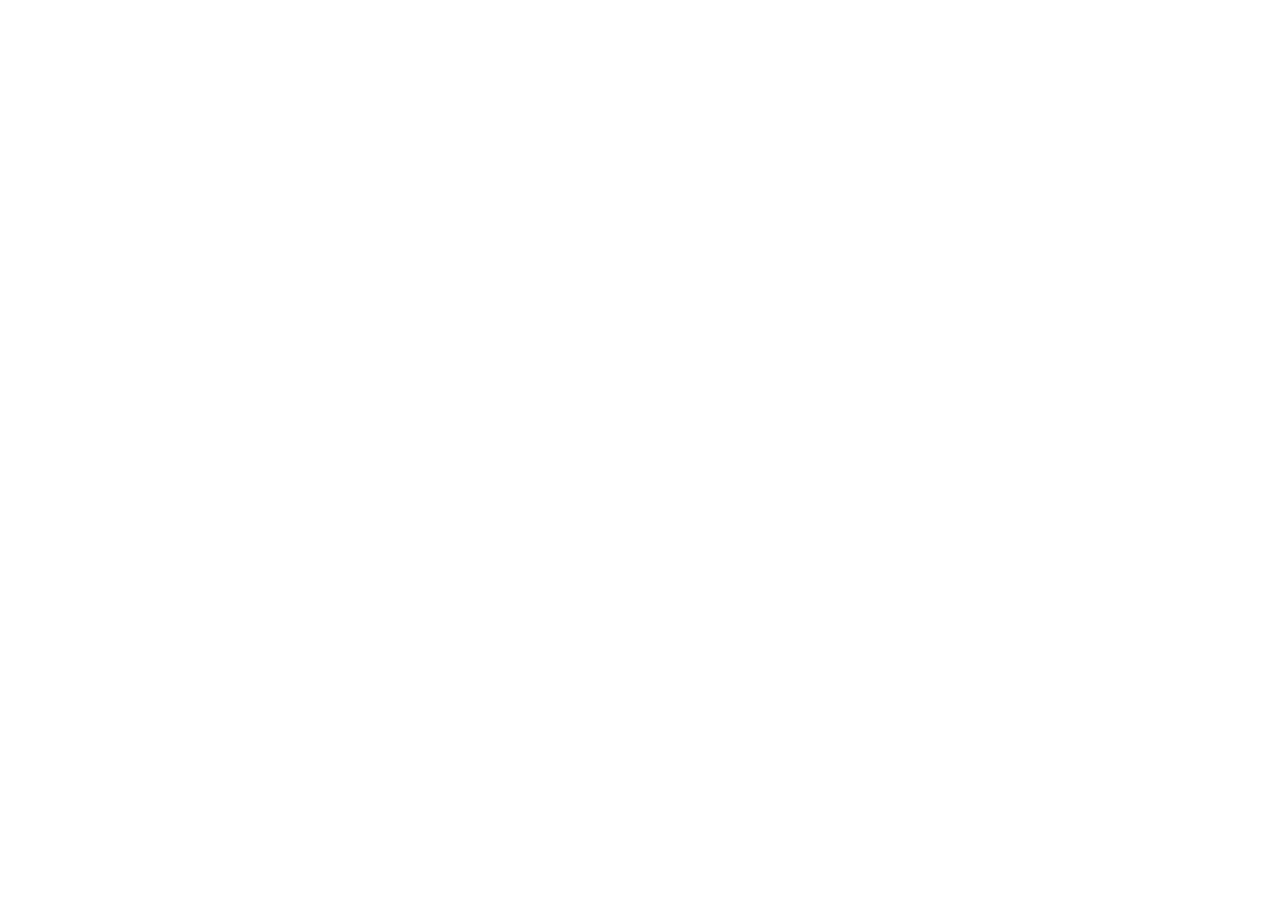
==== commit 2da1ba1d: "Tanushri's laptop work" ====
--- a/intro.html
+++ b/intro.html
@@ -3,149 +3,40 @@
 
 <head>
   <meta charset="UTF-8" />
-  <meta http-equiv="Cache-Control" content="no-cache, no-store, must-revalidate" />
-  <meta http-equiv="Pragma" content="no-cache" />
-  <meta http-equiv="Expires" content="0" />
-  <link rel="icon" type="image/svg+xml" href="/assets/6744ffba83bf874c1073eb88_favicon-CD9UqQ9M.jpg" />
-  <link rel="preload" href="/assets/ProximaNova-Regular-BkyKiRiS.otf" as="font" type="font/otf" crossorigin="anonymous">
+  <link rel="icon" type="image/svg+xml" href="./src/assets/6744ffba83bf874c1073eb88_favicon.jpg" />
   <meta name="viewport" content="width=device-width, initial-scale=1.0" />
-  <script src="/ecommerce-ui.js?v=3.1.0"></script>
-  <script type="module" crossorigin src="/assets/app-bundle-v2.js?v=2.0.2"></script>
-  <link rel="stylesheet" crossorigin href="/assets/index-DR4cWJn1.css">
-  <style>
-    /* Ensure WebGL canvas allows mouse clicks through to HTML elements */
-    canvas,
-    #canvas,
-    [class*="canvas"],
-    video {
-      pointer-events: none !important;
-    }
-
-    .hero-container {
-      position: relative !important;
-      z-index: 10 !important;
-    }
-
-    .hero-content {
-      pointer-events: auto !important;
-      position: relative !important;
-      z-index: 50 !important;
-      display: flex !important;
-      flex-direction: column !important;
-      align-items: center !important;
-    }
-
-    /* Highly visible, interactive CHUG A SPYLT button */
-    .hero-button {
-      display: inline-flex !important;
-      align-items: center !important;
-      justify-content: center !important;
-      margin-top: 20px !important;
-      width: 215px !important;
-      height: 52px !important;
-      padding: 0 !important;
-      background-color: #df974c !important;
-      color: #2b170c !important;
-      font-family: 'ProximaNova', -apple-system, BlinkMacSystemFont, "Segoe UI", Roboto, sans-serif !important;
-      font-size: 15.5px !important;
-      font-weight: 900 !important;
-      letter-spacing: 0.08em !important;
-      text-transform: uppercase !important;
-      border-radius: 9999px !important;
-      cursor: pointer !important;
-      pointer-events: auto !important;
-      position: relative !important;
-      z-index: 999999 !important;
-      box-shadow: 0 10px 28px rgba(223, 151, 76, 0.45) !important;
-      transition: transform 0.22s cubic-bezier(0.34, 1.56, 0.64, 1), background-color 0.2s ease, box-shadow 0.22s ease !important;
-      text-decoration: none !important;
-      user-select: none !important;
-    }
-
-    .hero-button:hover {
-      background-color: #d88e42 !important;
-      transform: translateY(-3px) scale(1.04) !important;
-      box-shadow: 0 16px 36px rgba(223, 151, 76, 0.65) !important;
-      color: #201007 !important;
-    }
-
-    .hero-button:active {
-      transform: translateY(1px) scale(0.97) !important;
-      box-shadow: 0 6px 16px rgba(223, 151, 76, 0.35) !important;
-    }
-
-    .hero-button a {
-      color: inherit !important;
-      text-decoration: none !important;
-      cursor: pointer !important;
-      pointer-events: auto !important;
-      display: flex !important;
-      align-items: center !important;
-      justify-content: center !important;
-      width: 100% !important;
-      height: 100% !important;
-      font-weight: inherit !important;
-      letter-spacing: inherit !important;
-    }
-  </style>
+  <title>IKEA INDIA</title>
+  <script type="module" crossorigin src="/assets/index-C1PgIqe4.js"></script>
+  <link rel="stylesheet" crossorigin href="/assets/index-DqiT-Fnq.css">
 </head>
 
 <body>
   <div id="root"></div>
-
-  <!-- Back to IKEA Store Floating Button -->
-  <div style="position:fixed;bottom:24px;left:24px;z-index:999999;">
-    <a href="/" style="display:inline-flex;align-items:center;gap:10px;background:#0058a3;color:#ffffff;padding:12px 20px;border-radius:30px;font-family:-apple-system,BlinkMacSystemFont,'Segoe UI',Roboto,sans-serif;font-size:14px;font-weight:700;text-decoration:none;box-shadow:0 6px 20px rgba(0,88,163,0.4);transition:transform 0.2s;" onmouseover="this.style.transform='translateY(-2px)'" onmouseout="this.style.transform='none'">
-      <svg width="20" height="20" viewBox="0 0 24 24" fill="currentColor"><path d="M20 11H7.83l5.59-5.59L12 4l-8 8 8 8 1.41-1.41L7.83 13H20v-2z"/></svg>
-      <span>Back to IKEA Store</span>
-    </a>
-  </div>
-
   <script>
-    // Bulletproof click interceptor & coordinate hit tester
-    function goToSecondhand() {
-      window.location.href = '/secondhand.html';
-    }
-
-    // Capture phase event listener
-    window.addEventListener('click', function(e) {
-      // 1. Direct or closest button target
-      if (e.target.closest('.hero-button, [class*="hero-button"], a[href*="secondhand"]') || 
-          (e.target.textContent && e.target.textContent.trim().toLowerCase().includes('chug a spylt'))) {
-        e.preventDefault();
-        e.stopPropagation();
-        goToSecondhand();
-        return;
+    // Wire up "Explore All" button -> /secondhand.html
+    (function () {
+      function patchExploreButton() {
+        var buttons = document.querySelectorAll('button');
+        buttons.forEach(function (btn) {
+          if (btn.textContent.trim() === 'Explore All' && !btn.dataset.patched) {
+            btn.dataset.patched = '1';
+            btn.addEventListener('click', function () {
+              window.location.href = '/secondhand.html';
+            });
+          }
+        });
       }
 
-      // 2. Coordinate fallback (in case any transparent layer sits over it)
-      const btn = document.querySelector('.hero-button');
-      if (btn) {
-        const rect = btn.getBoundingClientRect();
-        if (e.clientX >= rect.left && e.clientX <= rect.right && e.clientY >= rect.top && e.clientY <= rect.bottom) {
-          e.preventDefault();
-          e.stopPropagation();
-          goToSecondhand();
-        }
-      }
-    }, true);
+      // Run after React mounts
+      var observer = new MutationObserver(function () {
+        patchExploreButton();
+      });
+      observer.observe(document.getElementById('root'), { childList: true, subtree: true });
 
-    // Ensure cursor pointer on hover
-    window.addEventListener('mousemove', function(e) {
-      const btn = document.querySelector('.hero-button');
-      if (btn) {
-        const rect = btn.getBoundingClientRect();
-        if (e.clientX >= rect.left && e.clientX <= rect.right && e.clientY >= rect.top && e.clientY <= rect.bottom) {
-          document.body.style.cursor = 'pointer';
-        } else if (document.body.style.cursor === 'pointer' && !e.target.closest('a, button')) {
-          document.body.style.cursor = 'default';
-        }
-      }
-    });
+      // Also try immediately after DOM ready
+      document.addEventListener('DOMContentLoaded', patchExploreButton);
+    })();
   </script>
-  <!-- Full E-Commerce Client Integration -->
-  <script src="/ecommerce-api.js"></script>
-  <script src="/ecommerce-ui.js"></script>
 </body>
 
-</html>
+</html>
